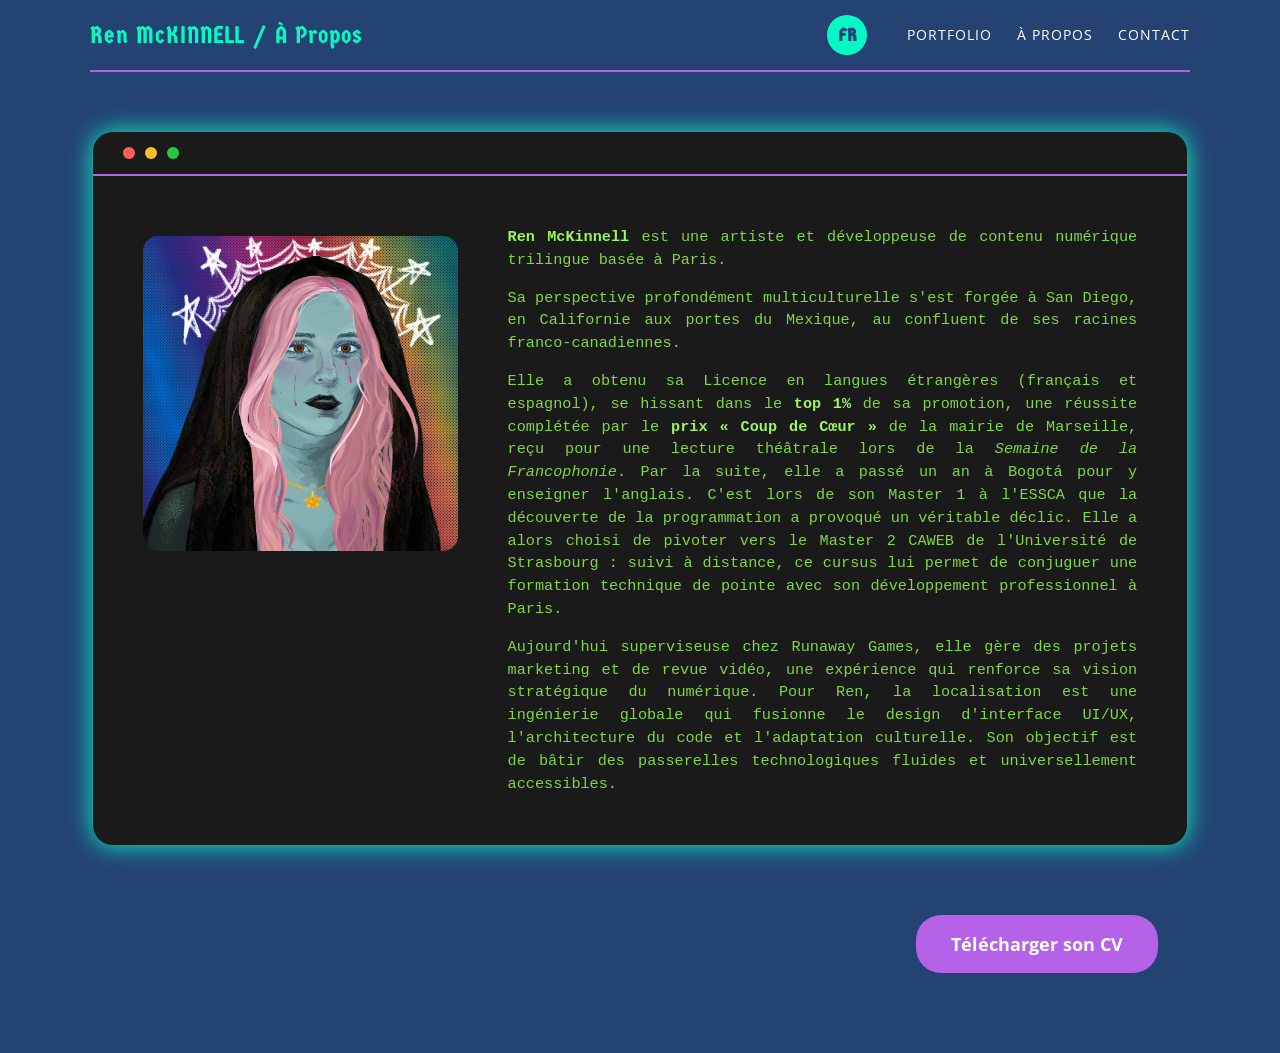
==== apropos.html @ fdfbebc5 "Add files via upload" ====
<!DOCTYPE html>
<html lang="fr">
<head>
    <meta charset="UTF-8">
    <meta name="viewport" content="width=device-width, initial-scale=1.0">
    <title>Ren McKINNELL / Portfolio</title>
    <link rel="icon" type="image/x-icon" href="figma herobackground.png">
    <link rel="stylesheet" href="styles.css">
    <link rel="preconnect" href="https://fonts.googleapis.com">
    <link rel="preconnect" href="https://fonts.gstatic.com" crossorigin>
    <link href="https://fonts.googleapis.com/css2?family=Germania+One&display=swap" rel="stylesheet">
    <link rel="preconnect" href="https://fonts.googleapis.com">
    <link href="https://fonts.googleapis.com/css2?family=Open+Sans:wght@400;700&display=swap" rel="stylesheet">

</head>

<body>
    <header>
        <div id="tagline">
            <h1>Ren McKINNELL / À Propos</h1>
        </div>
        <a href="index.html" class="language-bubble">FR</a>
        <nav>
            <ul>
                <li><a href="projets.html">PORTFOLIO</a></li>
                <li><a href="apropos.html">À PROPOS</a></li>
                <li><a href="contact.html">CONTACT</a></li>
            </ul>
        </nav>
    </header>

    <main style="display: flex; flex-direction: column; align-items: center; padding: 60px 5%;">
        
        <div id="terminal-window">
            <div id="terminal-header">
                <div class="terminal-dots">
                    <div class="dot red"></div>
                    <div class="dot yellow"></div>
                    <div class="dot green"></div>
                </div>
            </div>
            
            <div id="terminal-body">
                <div id="terminal-image-wrapper">
                    <img id="profile-image" src="RAINBOWREINE.png" alt="Portrait de Ren McKinnell">
                </div>
                
                <div id="terminal-text-content">
                    <p>
                        <span class="highlight">Ren McKinnell</span> est une artiste et développeuse de contenu numérique trilingue basée à Paris.
                    </p>
                    <p style="margin-top: 15px;">
                        Sa perspective profondément multiculturelle s'est forgée à San Diego, en Californie aux portes du Mexique, au confluent de ses racines franco-canadiennes.
                    </p>
                    <p style="margin-top: 15px;">
                        Elle a obtenu sa Licence en langues étrangères (français et espagnol), se hissant dans le <span class="highlight">top 1%</span> de sa promotion, une réussite complétée par le <span class="highlight">prix « Coup de Cœur »</span> de la mairie de Marseille, reçu pour une lecture théâtrale lors de la <i>Semaine de la Francophonie</i>. Par la suite, elle a passé un an à Bogotá pour y enseigner l'anglais. C'est lors de son Master 1 à l'ESSCA que la découverte de la programmation a provoqué un véritable déclic. Elle a alors choisi de pivoter vers le Master 2 CAWEB de l'Université de Strasbourg : suivi à distance, ce cursus lui permet de conjuguer une formation technique de pointe avec son développement professionnel à Paris.
                    </p>
                    <p style="margin-top: 15px;">
                        Aujourd'hui superviseuse chez Runaway Games, elle gère des projets marketing et de revue vidéo, une expérience qui renforce sa vision stratégique du numérique. Pour Ren, la localisation est une ingénierie globale qui fusionne le design d'interface UI/UX, l'architecture du code et l'adaptation culturelle. Son objectif est de bâtir des passerelles technologiques fluides et universellement accessibles.
                    </p>
                </div>
            </div>
        </div>

        <a href="Ren McKinnell - CV Alternance.pdf" id="cv-button" class="download-button" target="_blank" download>Télécharger son CV</a>
        
    </main>
</body>
</html>
---- styles.css ----
/* GLOBAL VARIABLES & RESET */
:root {
    --bg-navy: #244373;     /* Page background */
    --accent-purple: #b562e8; /* Adjusted slightly to match the avatar border */
    --accent-cyan: #08F8C5; /* Bright cyan for glow and hover */
    --hero-box-left: #012030; /* Dark navy behind portrait */
    --hero-box-right: #13678A; /* Dark cyan behind text */
    --text-main: #FFFFFF;
    --text-green: #81D742;  /* Bright green highlight */
}

* {
    margin: 0;
    padding: 0;
    box-sizing: border-box;
}

body {
    background-color: var(--bg-navy);
    color: var(--text-main);
    font-family: 'Open Sans', sans-serif;
    line-height: 1.6;
    overflow-x: hidden;
}

/* HEADER & NAVIGATION */
header {
    display: flex;
    justify-content: space-between;
    align-items: center;
    padding: 15px 0; /* Reduced vertical padding from 30px */
    border-bottom: 2px solid var(--accent-purple);
    
    /* This centers the header and limits its width */
    max-width: 1100px; 
    margin: 0 auto; 
    width: 90%; 
}

header h1 {
    font-size: 1.5rem;
    letter-spacing: 1px;
    font-family: 'Germania One', system-ui;
    color: var(--accent-cyan);
    font-weight: 400; 
    -webkit-font-smoothing: antialiased;
}

nav ul {
    display: flex;
    list-style: none;
    gap: 25px; 
    align-items: center; 
}

nav a {
    font-family: 'Open Sans', sans-serif !important; 
    font-weight: 400 !important; /* RETOUR AU SKINNY ! */
    font-size: 0.9rem !important; /* Verrouille la taille partout */
    color: var(--text-main) !important; /* Force le blanc */
    text-decoration: none !important; /* Enlève les soulignements natifs */
    transition: all 0.3s ease;
    letter-spacing: 1px; /* Ajoute un peu d'élégance au texte fin */
}

nav a:hover {
    color: var(--accent-cyan) !important;
    text-shadow: 0 0 8px rgba(8, 248, 197, 0.6); /* Glow doux au lieu de grossir le texte */
}

/* HERO SECTION - NEW PROFILE CARD */
#hero {
    display: flex;
    justify-content: center;
    align-items: center;
    padding: 30px 0; /* Cut padding in half to save vertical space */
    margin: 0 auto;
    max-width: 1100px; /* Must match the header max-width */
    width: 90%;
}

.profile-card {
    background-color: transparent;
    border-radius: 20px; 
    /* MATCHES THE GRID: Shrunk slightly to 1050px so cards don't drop to a second row */
max-width: 1100px;
    min-height: 320px;
    width: 95%; /* Margin on sides for smaller laptop screens */
    display: flex; 
    flex-direction: row; 
    overflow: hidden; 
    box-shadow: 0 0 25px var(--accent-cyan); 
}

.profile-card:hover {
    box-shadow: 0 0 35px var(--accent-cyan);
}

.image-wrapper {
    background-color: var(--hero-box-left);
    display: flex;
    justify-content: center;
    align-items: center;

    /* 1. SHIFT THE BALANCE: Increased from flex: 0 0 320px to make navy dominant */
    flex: 0 0 440px; 
    
    padding: 0; /* Ensures circle touches the edges */
}

.circular-avatar {
    /* 1. FIXED SIZE: Instead of 100%, we use a size that fits the height */
    /* Adjust this number (e.g., 300px to 350px) until it's as big as you want */
    width: 340px; 
    height: 340px;
    
    border-radius: 50%; /* Keeps it a circle */
    object-fit: cover;
    object-position: center;
    
    border: 4px solid var(--accent-purple); 
    
    /* Keep your pulse animation here */
    animation: purplePulse 3s infinite ease-in-out; 
}

/* --- FRONT PAGE TEXT FADE-IN --- */
.fade-in-text {
    opacity: 0;
    transition: opacity 0.8s ease-in !important;
}

/* --- Right Section (Dark Cyan & Text) --- */
.text-content {
    /* ... keep other settings ... */
    background-color: var(--hero-box-right);
    padding: 50px; 
    display: flex;
    flex-direction: column;
    justify-content: center; 
    
    /* 5. NARROWER TEXT BOX: The '1' allows it to take up the remaining (smaller) space */
    flex: 1; 
}

.text-content p {
    color: var(--text-main);
    font-family: 'Germania One', system-ui;
    font-size: 2.6rem;
    line-height: 1.2;
    letter-spacing: 1px; 
    margin: 0;
}

.highlight {
    color: var(--text-green);
}

/* PORTFOLIO GRID */
#portfolio-grid {
    display: flex;
    justify-content: center;
    gap: 20px; /* Tighter gap to help them fit on one row */
    padding-top: 20px; /* Pull the grid closer to the hero */
    max-width: 1100px;
    margin: 0 auto;
    flex-wrap: nowrap; /* Forces them to stay together on desktop */
}

.card-link {
    flex: 1; /* Allows them to shrink slightly to fit the screen */
    max-width: 330px; /* Slightly narrower to ensure 3-across on laptops */
    transition: transform 0.3s ease;
}

.card-link:hover {
    transform: translateY(-10px);
}

.card-link svg {
    width: 100%;
    max-width: 350px;
    height: auto;
    border-radius: 20px;
}

/* MOBILE RESPONSIVE FIXES */
@media (max-width: 900px) {
    #portfolio-grid {
        flex-wrap: wrap;
    }
    .profile-card {
        flex-direction: column;
    }
    .image-wrapper {
        flex: 0 0 auto;
        width: 100%;
    }
}

/* --- Define the Pulsing Purple Glow Animation --- */
@keyframes purplePulse {
    0% {
        /* Sharp and tight glow */
        box-shadow: 0 0 15px rgba(181, 98, 232, 0.7);
    }
    50% {
        /* Soft, wide, and bright glow */
        box-shadow: 0 0 30px rgba(181, 98, 232, 1), 
                    0 0 60px rgba(144, 48, 179, 0.6);
    }
    100% {
        /* Back to sharp */
        box-shadow: 0 0 15px rgba(181, 98, 232, 0.7);
    }
}

/* --- SLIDESHOW CONTAINER --- */
#project-slideshow {
    display: flex;
    justify-content: center;
    padding: 40px 20px 80px 20px;
    max-width: 1100px;
    margin: 0 auto;
}

.slideshow-panel {
    background-color: #13678A; /* The dark cyan panel */
    border-radius: 20px;
    width: 100%;
    padding: 30px 40px 20px 40px;
    box-shadow: 0 10px 30px rgba(0,0,0,0.3);
}

/* --- SLIDE FUNCTIONALITY --- */
.slide {
    display: none; /* Hides all slides by default */
    animation: fadeEffect 0.5s; /* Smooth fade when swapping */
}

.slide.active-slide {
    display: block; /* Only shows the active one */
}

@keyframes fadeEffect {
    from {opacity: 0.4;}
    to {opacity: 1;}
}

/* --- HEADER & ARROWS --- */
.slide-header {
    display: flex;
    justify-content: space-between;
    align-items: center;
    margin-bottom: 25px;
}

.slide-header h2 {
    font-family: 'Germania One', system-ui;
    color: #08F8C5; /* Cyan accent */
    font-size: 2.2rem;
    font-weight: 400;
    text-align: center;
    letter-spacing: 1px;
    flex: 1; /* Pushes arrows to the edges */
    margin: 0 20px;
    white-space: nowrap; 
    overflow: hidden;
    opacity: 0; /* Hides the text initially */
    transition: opacity 0.5s ease-in;
}

.slide-arrow {
    background-color: #A541FF; /* Purple accent */
    color: white;
    border: none;
    border-radius: 10px; /* Slight rounding on the arrow buttons */
    width: 50px;
    height: 40px;
    font-size: 1.5rem;
    cursor: pointer;
    display: flex;
    justify-content: center;
    align-items: center;
    transition: background-color 0.3s, transform 0.2s;
}

.slide-arrow:hover {
    background-color: #b562e8; /* Slightly lighter purple on hover */
    transform: scale(1.05);
}

.slide-arrow.prev {
    transform: scaleX(-1); /* Flips the right arrow to point left */
}

.slide-arrow.prev:hover {
    transform: scaleX(-1) scale(1.05); /* Maintains flip while hovering */
}

/* --- EXPLANATION TEXT --- */
/* --- EXPLANATION TEXT --- */
.slide-info {
    text-align: center;
    color: white;
    /* Removed the invalid flex rule */
}

.slide-info h3 {
    font-family: 'Germania One', system-ui;
    font-size: 2.5rem;
    font-weight: 400;
    margin-bottom: 5px;
}

.diamond-divider {
    font-size: 1.5rem;
    letter-spacing: 5px;
    margin-bottom: 15px;
    color: #FAF9F6; /* Off-white for a subtle contrast */
}

.slide-info p {
    font-family: 'Open Sans', sans-serif;
    font-size: 1rem;
    line-height: 1.6;
    max-width: 900px;
    margin: 0 auto;
    text-align: justify !important; /* This is the magic rule that justifies text! */
}

/* --- 1. IMAGE RULE (Locked to your Figma specs) --- */
/* --- CLEAN UNIFIED MEDIA FIX (No Gaps, No Jumping) --- */
.slide-image, .slide-video {
    /* 1. Dimensions: Match Figma Ratio exactly */
    width: 100% !important;
    aspect-ratio: 1206 / 738 !important;
    
    /* 2. Positioning & Filling: Force to fill box and ignore bars */
    object-fit: cover !important; 
    object-position: top center !important;
    
    /* 3. The "Gap Killer": This stops the baseline shift and extra padding */
    display: block !important;
    margin-top: 0 !important;
    margin-bottom: 25px !important; /* Space for the text below */
    padding: 0 !important;
    
    /* 4. Aesthetics */
    border-radius: 15px;
    box-shadow: 0 5px 15px rgba(0,0,0,0.2);
    box-sizing: border-box;
    background-color: transparent !important;
}

/* --- INTERACTIVE PAN & SUPER-ZOOM --- */
.slide-image, .slide-video {
    /* Fast transition for smooth panning */
    transition: transform 0.4s ease-out, transform-origin 0.2s ease-out !important;
    cursor: zoom-in;
    transform-origin: center center; /* Default center point */
}

/* Hover zoom ONLY applies if not clicked */
.slide-image:not(.super-zoomed):hover, .slide-video:not(.super-zoomed):hover {
    transform: scale(1.15) !important;
    z-index: 100 !important; 
}

/* Super zoom takes priority when clicked */
.super-zoomed {
    transform: scale(2) !important;
    z-index: 200 !important;
    cursor: zoom-out !important;
}

#autoportrait-enfance.super-zoomed {
    transform: scale(3) !important;
}

/* =========================================
   PAGE: À PROPOS (TERMINAL WIDGET) 
   ========================================= */

/* --- TERMINAL WINDOW --- */
#terminal-window {
    background-color: #1a1a1a;
    border-radius: 20px;
    max-width: 1400px; /* On l'élargit encore un peu */
    width: 95%; /* Prend presque toute la largeur disponible */
    display: flex;
    flex-direction: column;
    overflow: hidden;
    box-shadow: 0 0 25px var(--accent-cyan);
    margin-bottom: 30px;
}

#terminal-window:hover {
    box-shadow: 0 0 35px var(--accent-cyan);
}

/* Terminal Header */
#terminal-header {
    display: flex;
    justify-content: flex-start;
    align-items: center;
    padding: 15px 30px;
    border-bottom: 2px solid var(--accent-purple);
}

.terminal-dots {
    display: flex;
    gap: 10px;
}

.dot {
    width: 12px;
    height: 12px;
    border-radius: 50%;
}

.dot.red { background-color: #FF5F56; }
.dot.yellow { background-color: #FFBD2E; }
.dot.green { background-color: #27C93F; }

/* Terminal Body */
#terminal-body {
    display: flex;
    padding: 50px;
    gap: 50px;
}

#terminal-image-wrapper {
    flex: 1; /* Réduit de 2 à 1 pour laisser de la place au texte */
    display: flex;
    justify-content: center;
    align-items: flex-start; /* Aligne l'image en haut pour coller au texte */
    padding-top: 10px;
}

#profile-image {
    width: 100%; /* Elle prendra toute la largeur de son wrapper (flex: 1) */
    max-width: 500px; /* Limite pour ne pas devenir gigantesque sur écran ultra-large */
    border-radius: 15px;
    object-fit: cover;
    animation: purplePulse 3s infinite ease-in-out;
}

/* Text Section */
#terminal-text-content {
    flex: 2; /* Augmenté de 1 à 2 : le texte a maintenant 2x plus de place */
    color: #81d742;
    font-family: 'Courier New', Courier, monospace; 
    font-size: 0.95rem; /* Légère réduction pour aider à tout faire tenir en hauteur */
    line-height: 1.5;
    text-align: justify;
}

#terminal-text-content .highlight {
    font-weight: bold;
    color: #9cf55b; /* Slightly brighter green for bold text */
}

#terminal-prompt {
    margin-top: 20px;
    color: var(--accent-cyan);
    font-weight: bold;
}

/* --- DOWNLOAD BUTTON --- */
.download-button {
    background-color: var(--accent-purple);
    color: #FFFFFF;
    padding: 15px 35px;
    border-radius: 25px;
    text-decoration: none;
    font-family: 'Open Sans', sans-serif;
    font-weight: bold;
    font-size: 1.1rem;
    transition: transform 0.3s ease, box-shadow 0.3s ease;
    cursor: pointer;
}

.download-button:hover {
    transform: translateY(-5px);
    box-shadow: 0 0 15px rgba(181, 98, 232, 0.7);
    animation: purpleGlow 1.5s infinite ease-in-out;
}

@keyframes purpleGlow {
    0% { box-shadow: 0 0 10px rgba(181, 98, 232, 0.5); }
    50% { box-shadow: 0 0 25px rgba(181, 98, 232, 1); }
    100% { box-shadow: 0 0 10px rgba(181, 98, 232, 0.5); }
}

/* --- MOBILE RESPONSIVE FOR TERMINAL --- */
@media (max-width: 900px) {
    #terminal-body {
        flex-direction: column;
        align-items: center;
        gap: 30px;
    }
    #terminal-image-wrapper {
        width: 80%;
    }
}

#cv-button {
    align-self: flex-end;
    margin-right: 5%;
    /* On augmente l'espace ici pour séparer les lueurs */
    margin-top: 40px; 
    margin-bottom: 20px; 
}

/* =========================================
   PAGE: CONTACT
   ========================================= */

.contact-container {
    display: flex;
    justify-content: center;
    align-items: center;
    min-height: 70vh; /* Centre la carte verticalement */
    padding: 20px;
}

.contact-card {
    background-color: #1a1a1a; /* Même fond off-black que le terminal */
    border-radius: 20px;
    padding: 50px;
    width: 100%;
    max-width: 600px;
    text-align: center;
    box-shadow: 0 0 25px var(--accent-cyan);
    border: 2px solid var(--accent-purple);
}

.contact-card h2 {
    font-family: 'Germania One', system-ui;
    color: var(--text-green);
    font-size: 2.5rem;
    margin-bottom: 10px;
}

.contact-info {
    margin-top: 30px;
    display: flex;
    flex-direction: column;
    gap: 25px;
    align-items: flex-start; /* Aligne les icônes à gauche */
    padding-left: 20px;
}

.contact-item {
    display: flex;
    align-items: center;
    gap: 20px;
    font-size: 1.1rem;
    color: var(--text-main);
}

.contact-item .icon {
    font-size: 1.5rem;
    filter: drop-shadow(0 0 5px var(--accent-cyan)); /* Petit glow sur les emojis */
}

.contact-item a {
    color: var(--text-main);
    text-decoration: none;
    transition: color 0.3s ease;
}

.contact-item a:hover {
    color: var(--accent-cyan);
    text-decoration: underline;
}

/* Version Mobile */
@media (max-width: 600px) {
    .contact-card {
        padding: 30px 15px;
    }
    .contact-item {
        font-size: 0.9rem;
    }
}

.language-bubble {
    background-color: var(--accent-cyan);
    color: var(--bg-navy) !important; /* Garde le texte bleu foncé même si c'est un lien */
    font-family: 'Germania One', system-ui !important; /* Garde ton choix de police exprès */
    font-weight: bold !important;
    font-size: 1.1rem !important;
    width: 40px;
    height: 40px;
    border-radius: 50%;
    display: flex;
    justify-content: center;
    align-items: center;
    margin-left: auto;
    margin-right: 40px;
    text-decoration: none !important; /* Pas de soulignement sur le FR */
    transition: all 0.3s ease;
}

.language-bubble:hover {
    /* Le fameux glow quand on passe la souris ! */
    box-shadow: 0 0 15px var(--accent-cyan), 0 0 30px var(--accent-cyan);
    transform: scale(1.05); /* Petit effet de rebond */
}
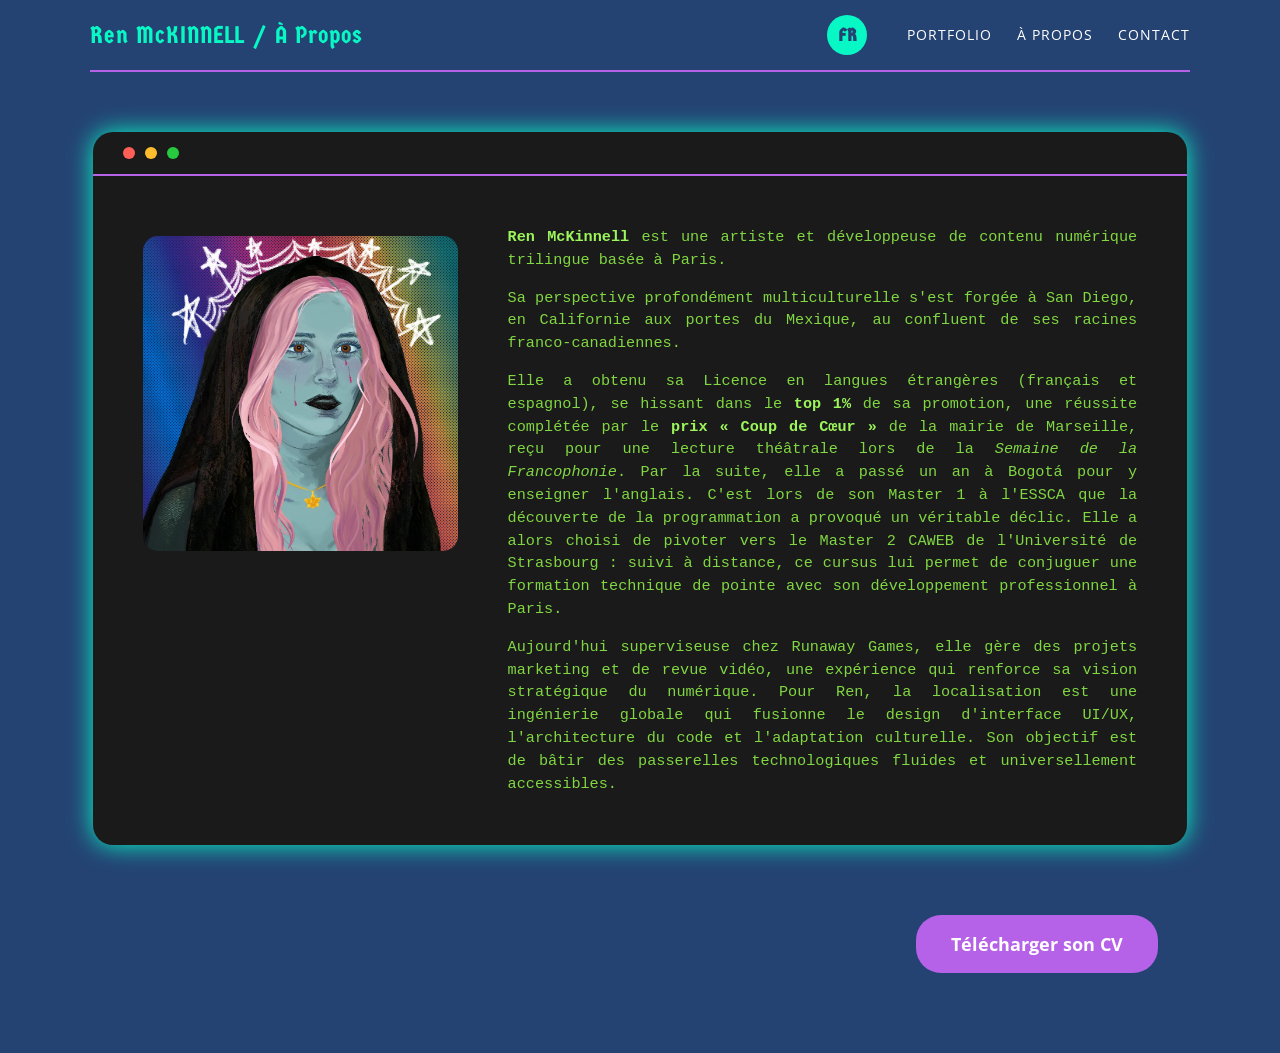
==== commit 30dca0de: "Update apropos.html" ====
--- a/apropos.html
+++ b/apropos.html
@@ -42,7 +42,7 @@
             
             <div id="terminal-body">
                 <div id="terminal-image-wrapper">
-                    <img id="profile-image" src="RAINBOWREINE.png" alt="Portrait de Ren McKinnell">
+                    <img id="profile-image" src="RAINBOWREINE.webp" alt="Portrait de Ren McKinnell">
                 </div>
                 
                 <div id="terminal-text-content">
@@ -66,4 +66,4 @@
         
     </main>
 </body>
-</html>+</html>
--- a/styles.css
+++ b/styles.css
@@ -1,7 +1,6 @@
-/* GLOBAL VARIABLES & RESET */
 :root {
     --bg-navy: #244373;     /* Page background */
-    --accent-purple: #b562e8; /* Adjusted slightly to match the avatar border */
+    --accent-purple: #b562e8; 
     --accent-cyan: #08F8C5; /* Bright cyan for glow and hover */
     --hero-box-left: #012030; /* Dark navy behind portrait */
     --hero-box-right: #13678A; /* Dark cyan behind text */
@@ -23,15 +22,13 @@
     overflow-x: hidden;
 }
 
-/* HEADER & NAVIGATION */
+
 header {
     display: flex;
     justify-content: space-between;
     align-items: center;
-    padding: 15px 0; /* Reduced vertical padding from 30px */
+    padding: 15px 0;
     border-bottom: 2px solid var(--accent-purple);
-    
-    /* This centers the header and limits its width */
     max-width: 1100px; 
     margin: 0 auto; 
     width: 90%; 
@@ -55,37 +52,35 @@
 
 nav a {
     font-family: 'Open Sans', sans-serif !important; 
-    font-weight: 400 !important; /* RETOUR AU SKINNY ! */
-    font-size: 0.9rem !important; /* Verrouille la taille partout */
-    color: var(--text-main) !important; /* Force le blanc */
-    text-decoration: none !important; /* Enlève les soulignements natifs */
+    font-weight: 400 !important; 
+    font-size: 0.9rem !important; 
+    color: var(--text-main) !important; 
+    text-decoration: none !important; 
     transition: all 0.3s ease;
-    letter-spacing: 1px; /* Ajoute un peu d'élégance au texte fin */
+    letter-spacing: 1px;
 }
 
 nav a:hover {
     color: var(--accent-cyan) !important;
-    text-shadow: 0 0 8px rgba(8, 248, 197, 0.6); /* Glow doux au lieu de grossir le texte */
-}
-
-/* HERO SECTION - NEW PROFILE CARD */
+    text-shadow: 0 0 8px rgba(8, 248, 197, 0.6);
+}
+
 #hero {
     display: flex;
     justify-content: center;
     align-items: center;
-    padding: 30px 0; /* Cut padding in half to save vertical space */
+    padding: 30px 0; 
     margin: 0 auto;
-    max-width: 1100px; /* Must match the header max-width */
+    max-width: 1100px;
     width: 90%;
 }
 
 .profile-card {
     background-color: transparent;
     border-radius: 20px; 
-    /* MATCHES THE GRID: Shrunk slightly to 1050px so cards don't drop to a second row */
-max-width: 1100px;
+    max-width: 1100px;
     min-height: 320px;
-    width: 95%; /* Margin on sides for smaller laptop screens */
+    width: 95%; 
     display: flex; 
     flex-direction: row; 
     overflow: hidden; 
@@ -101,45 +96,31 @@
     display: flex;
     justify-content: center;
     align-items: center;
-
-    /* 1. SHIFT THE BALANCE: Increased from flex: 0 0 320px to make navy dominant */
     flex: 0 0 440px; 
-    
-    padding: 0; /* Ensures circle touches the edges */
+    padding: 0;
 }
 
 .circular-avatar {
-    /* 1. FIXED SIZE: Instead of 100%, we use a size that fits the height */
-    /* Adjust this number (e.g., 300px to 350px) until it's as big as you want */
     width: 340px; 
     height: 340px;
-    
     border-radius: 50%; /* Keeps it a circle */
     object-fit: cover;
     object-position: center;
-    
     border: 4px solid var(--accent-purple); 
-    
-    /* Keep your pulse animation here */
     animation: purplePulse 3s infinite ease-in-out; 
 }
 
-/* --- FRONT PAGE TEXT FADE-IN --- */
 .fade-in-text {
     opacity: 0;
     transition: opacity 0.8s ease-in !important;
 }
 
-/* --- Right Section (Dark Cyan & Text) --- */
 .text-content {
-    /* ... keep other settings ... */
     background-color: var(--hero-box-right);
     padding: 50px; 
     display: flex;
     flex-direction: column;
     justify-content: center; 
-    
-    /* 5. NARROWER TEXT BOX: The '1' allows it to take up the remaining (smaller) space */
     flex: 1; 
 }
 
@@ -156,20 +137,19 @@
     color: var(--text-green);
 }
 
-/* PORTFOLIO GRID */
 #portfolio-grid {
     display: flex;
     justify-content: center;
-    gap: 20px; /* Tighter gap to help them fit on one row */
-    padding-top: 20px; /* Pull the grid closer to the hero */
+    gap: 20px;
+    padding-top: 20px;
     max-width: 1100px;
     margin: 0 auto;
-    flex-wrap: nowrap; /* Forces them to stay together on desktop */
+    flex-wrap: nowrap;
 }
 
 .card-link {
-    flex: 1; /* Allows them to shrink slightly to fit the screen */
-    max-width: 330px; /* Slightly narrower to ensure 3-across on laptops */
+    flex: 1;
+    max-width: 330px;
     transition: transform 0.3s ease;
 }
 
@@ -184,7 +164,6 @@
     border-radius: 20px;
 }
 
-/* MOBILE RESPONSIVE FIXES */
 @media (max-width: 900px) {
     #portfolio-grid {
         flex-wrap: wrap;
@@ -198,24 +177,19 @@
     }
 }
 
-/* --- Define the Pulsing Purple Glow Animation --- */
 @keyframes purplePulse {
     0% {
-        /* Sharp and tight glow */
         box-shadow: 0 0 15px rgba(181, 98, 232, 0.7);
     }
     50% {
-        /* Soft, wide, and bright glow */
         box-shadow: 0 0 30px rgba(181, 98, 232, 1), 
                     0 0 60px rgba(144, 48, 179, 0.6);
     }
     100% {
-        /* Back to sharp */
         box-shadow: 0 0 15px rgba(181, 98, 232, 0.7);
     }
 }
 
-/* --- SLIDESHOW CONTAINER --- */
 #project-slideshow {
     display: flex;
     justify-content: center;
@@ -225,21 +199,20 @@
 }
 
 .slideshow-panel {
-    background-color: #13678A; /* The dark cyan panel */
+    background-color: #13678A;
     border-radius: 20px;
     width: 100%;
     padding: 30px 40px 20px 40px;
     box-shadow: 0 10px 30px rgba(0,0,0,0.3);
 }
 
-/* --- SLIDE FUNCTIONALITY --- */
 .slide {
-    display: none; /* Hides all slides by default */
-    animation: fadeEffect 0.5s; /* Smooth fade when swapping */
+    display: none;
+    animation: fadeEffect 0.5s;
 }
 
 .slide.active-slide {
-    display: block; /* Only shows the active one */
+    display: block;
 }
 
 @keyframes fadeEffect {
@@ -247,7 +220,6 @@
     to {opacity: 1;}
 }
 
-/* --- HEADER & ARROWS --- */
 .slide-header {
     display: flex;
     justify-content: space-between;
@@ -257,24 +229,24 @@
 
 .slide-header h2 {
     font-family: 'Germania One', system-ui;
-    color: #08F8C5; /* Cyan accent */
+    color: #08F8C5;
     font-size: 2.2rem;
     font-weight: 400;
     text-align: center;
     letter-spacing: 1px;
-    flex: 1; /* Pushes arrows to the edges */
+    flex: 1;
     margin: 0 20px;
     white-space: nowrap; 
     overflow: hidden;
-    opacity: 0; /* Hides the text initially */
+    opacity: 0;
     transition: opacity 0.5s ease-in;
 }
 
 .slide-arrow {
-    background-color: #A541FF; /* Purple accent */
+    background-color: #A541FF;
     color: white;
     border: none;
-    border-radius: 10px; /* Slight rounding on the arrow buttons */
+    border-radius: 10px;
     width: 50px;
     height: 40px;
     font-size: 1.5rem;
@@ -286,24 +258,21 @@
 }
 
 .slide-arrow:hover {
-    background-color: #b562e8; /* Slightly lighter purple on hover */
+    background-color: #b562e8;
     transform: scale(1.05);
 }
 
 .slide-arrow.prev {
-    transform: scaleX(-1); /* Flips the right arrow to point left */
+    transform: scaleX(-1);
 }
 
 .slide-arrow.prev:hover {
-    transform: scaleX(-1) scale(1.05); /* Maintains flip while hovering */
-}
-
-/* --- EXPLANATION TEXT --- */
-/* --- EXPLANATION TEXT --- */
+    transform: scaleX(-1) scale(1.05);
+}
+
 .slide-info {
     text-align: center;
     color: white;
-    /* Removed the invalid flex rule */
 }
 
 .slide-info h3 {
@@ -317,7 +286,7 @@
     font-size: 1.5rem;
     letter-spacing: 5px;
     margin-bottom: 15px;
-    color: #FAF9F6; /* Off-white for a subtle contrast */
+    color: #FAF9F6;
 }
 
 .slide-info p {
@@ -326,48 +295,35 @@
     line-height: 1.6;
     max-width: 900px;
     margin: 0 auto;
-    text-align: justify !important; /* This is the magic rule that justifies text! */
-}
-
-/* --- 1. IMAGE RULE (Locked to your Figma specs) --- */
-/* --- CLEAN UNIFIED MEDIA FIX (No Gaps, No Jumping) --- */
+    text-align: justify !important;
+}
+
 .slide-image, .slide-video {
-    /* 1. Dimensions: Match Figma Ratio exactly */
     width: 100% !important;
     aspect-ratio: 1206 / 738 !important;
-    
-    /* 2. Positioning & Filling: Force to fill box and ignore bars */
     object-fit: cover !important; 
     object-position: top center !important;
-    
-    /* 3. The "Gap Killer": This stops the baseline shift and extra padding */
     display: block !important;
     margin-top: 0 !important;
-    margin-bottom: 25px !important; /* Space for the text below */
+    margin-bottom: 25px !important;
     padding: 0 !important;
-    
-    /* 4. Aesthetics */
     border-radius: 15px;
     box-shadow: 0 5px 15px rgba(0,0,0,0.2);
     box-sizing: border-box;
     background-color: transparent !important;
 }
 
-/* --- INTERACTIVE PAN & SUPER-ZOOM --- */
 .slide-image, .slide-video {
-    /* Fast transition for smooth panning */
     transition: transform 0.4s ease-out, transform-origin 0.2s ease-out !important;
     cursor: zoom-in;
-    transform-origin: center center; /* Default center point */
-}
-
-/* Hover zoom ONLY applies if not clicked */
+    transform-origin: center center;
+}
+
 .slide-image:not(.super-zoomed):hover, .slide-video:not(.super-zoomed):hover {
     transform: scale(1.15) !important;
     z-index: 100 !important; 
 }
 
-/* Super zoom takes priority when clicked */
 .super-zoomed {
     transform: scale(2) !important;
     z-index: 200 !important;
@@ -378,16 +334,11 @@
     transform: scale(3) !important;
 }
 
-/* =========================================
-   PAGE: À PROPOS (TERMINAL WIDGET) 
-   ========================================= */
-
-/* --- TERMINAL WINDOW --- */
 #terminal-window {
     background-color: #1a1a1a;
     border-radius: 20px;
-    max-width: 1400px; /* On l'élargit encore un peu */
-    width: 95%; /* Prend presque toute la largeur disponible */
+    max-width: 1400px;
+    width: 95%;
     display: flex;
     flex-direction: column;
     overflow: hidden;
@@ -399,7 +350,6 @@
     box-shadow: 0 0 35px var(--accent-cyan);
 }
 
-/* Terminal Header */
 #terminal-header {
     display: flex;
     justify-content: flex-start;
@@ -423,7 +373,6 @@
 .dot.yellow { background-color: #FFBD2E; }
 .dot.green { background-color: #27C93F; }
 
-/* Terminal Body */
 #terminal-body {
     display: flex;
     padding: 50px;
@@ -431,34 +380,33 @@
 }
 
 #terminal-image-wrapper {
-    flex: 1; /* Réduit de 2 à 1 pour laisser de la place au texte */
-    display: flex;
-    justify-content: center;
-    align-items: flex-start; /* Aligne l'image en haut pour coller au texte */
+    flex: 1;
+    display: flex;
+    justify-content: center;
+    align-items: flex-start;
     padding-top: 10px;
 }
 
 #profile-image {
-    width: 100%; /* Elle prendra toute la largeur de son wrapper (flex: 1) */
-    max-width: 500px; /* Limite pour ne pas devenir gigantesque sur écran ultra-large */
+    width: 100%;
+    max-width: 500px;
     border-radius: 15px;
     object-fit: cover;
     animation: purplePulse 3s infinite ease-in-out;
 }
 
-/* Text Section */
 #terminal-text-content {
-    flex: 2; /* Augmenté de 1 à 2 : le texte a maintenant 2x plus de place */
+    flex: 2;
     color: #81d742;
     font-family: 'Courier New', Courier, monospace; 
-    font-size: 0.95rem; /* Légère réduction pour aider à tout faire tenir en hauteur */
+    font-size: 0.95rem;
     line-height: 1.5;
     text-align: justify;
 }
 
 #terminal-text-content .highlight {
     font-weight: bold;
-    color: #9cf55b; /* Slightly brighter green for bold text */
+    color: #9cf55b;
 }
 
 #terminal-prompt {
@@ -467,7 +415,6 @@
     font-weight: bold;
 }
 
-/* --- DOWNLOAD BUTTON --- */
 .download-button {
     background-color: var(--accent-purple);
     color: #FFFFFF;
@@ -493,7 +440,6 @@
     100% { box-shadow: 0 0 10px rgba(181, 98, 232, 0.5); }
 }
 
-/* --- MOBILE RESPONSIVE FOR TERMINAL --- */
 @media (max-width: 900px) {
     #terminal-body {
         flex-direction: column;
@@ -508,25 +454,20 @@
 #cv-button {
     align-self: flex-end;
     margin-right: 5%;
-    /* On augmente l'espace ici pour séparer les lueurs */
     margin-top: 40px; 
     margin-bottom: 20px; 
 }
 
-/* =========================================
-   PAGE: CONTACT
-   ========================================= */
-
 .contact-container {
     display: flex;
     justify-content: center;
     align-items: center;
-    min-height: 70vh; /* Centre la carte verticalement */
+    min-height: 70vh;
     padding: 20px;
 }
 
 .contact-card {
-    background-color: #1a1a1a; /* Même fond off-black que le terminal */
+    background-color: #1a1a1a;
     border-radius: 20px;
     padding: 50px;
     width: 100%;
@@ -548,7 +489,7 @@
     display: flex;
     flex-direction: column;
     gap: 25px;
-    align-items: flex-start; /* Aligne les icônes à gauche */
+    align-items: flex-start;
     padding-left: 20px;
 }
 
@@ -562,7 +503,7 @@
 
 .contact-item .icon {
     font-size: 1.5rem;
-    filter: drop-shadow(0 0 5px var(--accent-cyan)); /* Petit glow sur les emojis */
+    filter: drop-shadow(0 0 5px var(--accent-cyan));
 }
 
 .contact-item a {
@@ -576,7 +517,6 @@
     text-decoration: underline;
 }
 
-/* Version Mobile */
 @media (max-width: 600px) {
     .contact-card {
         padding: 30px 15px;
@@ -588,8 +528,8 @@
 
 .language-bubble {
     background-color: var(--accent-cyan);
-    color: var(--bg-navy) !important; /* Garde le texte bleu foncé même si c'est un lien */
-    font-family: 'Germania One', system-ui !important; /* Garde ton choix de police exprès */
+    color: var(--bg-navy) !important;
+    font-family: 'Germania One', system-ui !important;
     font-weight: bold !important;
     font-size: 1.1rem !important;
     width: 40px;
@@ -600,13 +540,12 @@
     align-items: center;
     margin-left: auto;
     margin-right: 40px;
-    text-decoration: none !important; /* Pas de soulignement sur le FR */
+    text-decoration: none !important;
     transition: all 0.3s ease;
 }
 
 .language-bubble:hover {
-    /* Le fameux glow quand on passe la souris ! */
     box-shadow: 0 0 15px var(--accent-cyan), 0 0 30px var(--accent-cyan);
-    transform: scale(1.05); /* Petit effet de rebond */
-}
-
+    transform: scale(1.05);
+}
+
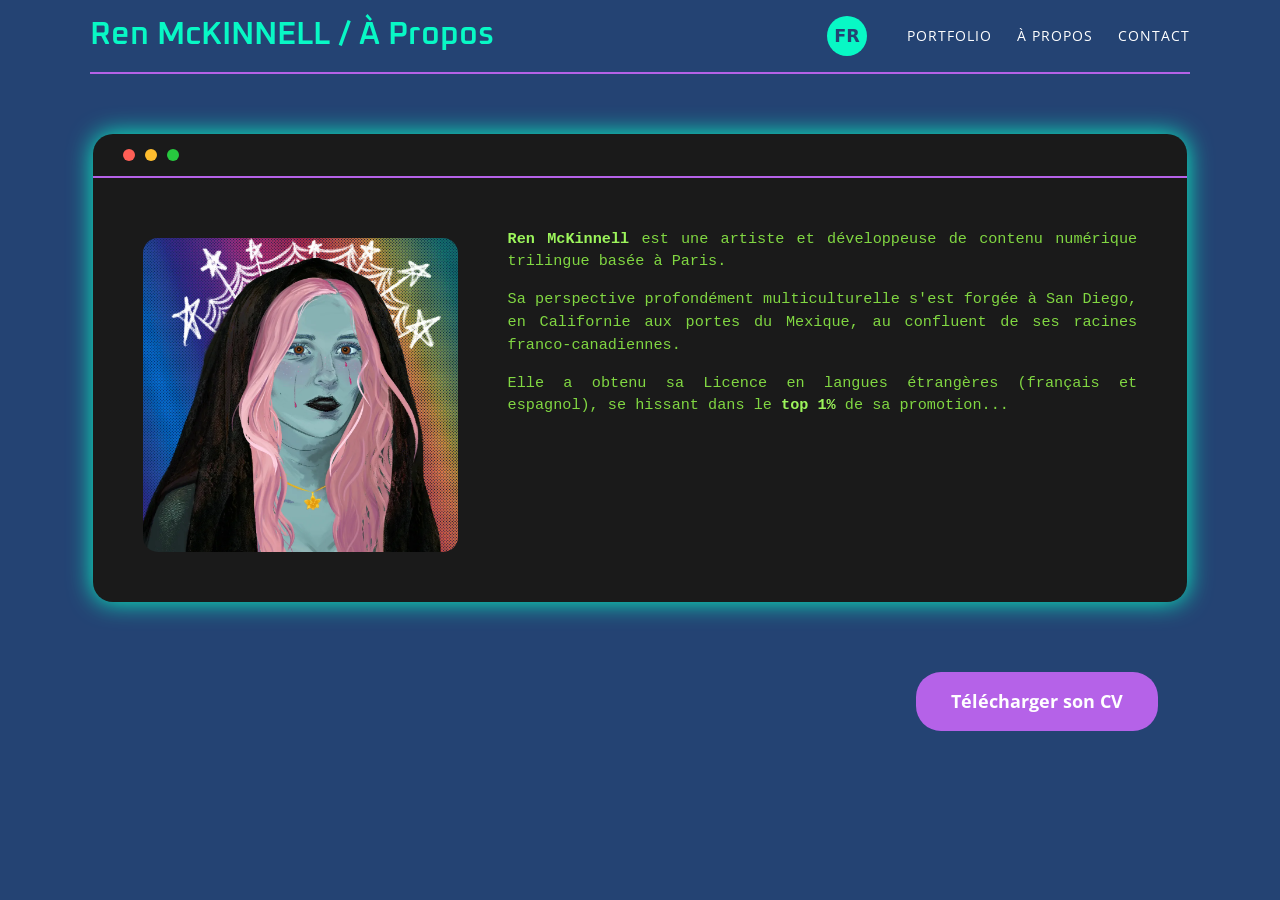
==== commit aecae782: "Update apropos.html" ====
--- a/apropos.html
+++ b/apropos.html
@@ -8,9 +8,7 @@
     <link rel="stylesheet" href="styles.css">
     <link rel="preconnect" href="https://fonts.googleapis.com">
     <link rel="preconnect" href="https://fonts.gstatic.com" crossorigin>
-    <link href="https://fonts.googleapis.com/css2?family=Germania+One&display=swap" rel="stylesheet">
-    <link rel="preconnect" href="https://fonts.googleapis.com">
-    <link href="https://fonts.googleapis.com/css2?family=Open+Sans:wght@400;700&display=swap" rel="stylesheet">
+    <link href="https://fonts.googleapis.com/css2?family=Open+Sans:wght@400;600;700&family=Oxanium:wght@400;600;700&display=swap" rel="stylesheet">
 
 </head>
 
@@ -29,9 +27,10 @@
         </nav>
     </header>
 
-    <main style="display: flex; flex-direction: column; align-items: center; padding: 60px 5%;">
-        
-        <div id="terminal-window">
+<main style="display: flex; flex-direction: column; align-items: center; padding: 60px 5%;">
+    
+    <a href="index.html" style="text-decoration: none; color: inherit; width: 100%; display: flex; justify-content: center;">
+        <div id="terminal-window" style="cursor: pointer;">
             <div id="terminal-header">
                 <div class="terminal-dots">
                     <div class="dot red"></div>
@@ -53,17 +52,16 @@
                         Sa perspective profondément multiculturelle s'est forgée à San Diego, en Californie aux portes du Mexique, au confluent de ses racines franco-canadiennes.
                     </p>
                     <p style="margin-top: 15px;">
-                        Elle a obtenu sa Licence en langues étrangères (français et espagnol), se hissant dans le <span class="highlight">top 1%</span> de sa promotion, une réussite complétée par le <span class="highlight">prix « Coup de Cœur »</span> de la mairie de Marseille, reçu pour une lecture théâtrale lors de la <i>Semaine de la Francophonie</i>. Par la suite, elle a passé un an à Bogotá pour y enseigner l'anglais. C'est lors de son Master 1 à l'ESSCA que la découverte de la programmation a provoqué un véritable déclic. Elle a alors choisi de pivoter vers le Master 2 CAWEB de l'Université de Strasbourg : suivi à distance, ce cursus lui permet de conjuguer une formation technique de pointe avec son développement professionnel à Paris.
+                        Elle a obtenu sa Licence en langues étrangères (français et espagnol), se hissant dans le <span class="highlight">top 1%</span> de sa promotion...
                     </p>
-                    <p style="margin-top: 15px;">
-                        Aujourd'hui superviseuse chez Runaway Games, elle gère des projets marketing et de revue vidéo, une expérience qui renforce sa vision stratégique du numérique. Pour Ren, la localisation est une ingénierie globale qui fusionne le design d'interface UI/UX, l'architecture du code et l'adaptation culturelle. Son objectif est de bâtir des passerelles technologiques fluides et universellement accessibles.
-                    </p>
-                </div>
+                    </div>
             </div>
         </div>
+    </a>
 
-        <a href="Ren McKinnell - CV Alternance.pdf" id="cv-button" class="download-button" target="_blank" download>Télécharger son CV</a>
-        
-    </main>
+    <a href="Ren McKinnell - CV Alternance.pdf" id="cv-button" class="download-button" target="_blank" download>Télécharger son CV</a>
+    
+</main>
+
 </body>
 </html>
--- a/styles.css
+++ b/styles.css
@@ -1,6 +1,6 @@
 :root {
     --bg-navy: #244373;     /* Page background */
-    --accent-purple: #b562e8; 
+    --accent-purple: #b562e8;
     --accent-cyan: #08F8C5; /* Bright cyan for glow and hover */
     --hero-box-left: #012030; /* Dark navy behind portrait */
     --hero-box-right: #13678A; /* Dark cyan behind text */
@@ -35,12 +35,11 @@
 }
 
 header h1 {
-    font-size: 1.5rem;
-    letter-spacing: 1px;
-    font-family: 'Germania One', system-ui;
+    font-family: 'Oxanium', sans-serif; /* This applies the cool geometric font */
+    font-size: 2rem;
+    font-weight: 600;
+    line-height: 1.3;
     color: var(--accent-cyan);
-    font-weight: 400; 
-    -webkit-font-smoothing: antialiased;
 }
 
 nav ul {
@@ -63,6 +62,13 @@
 nav a:hover {
     color: var(--accent-cyan) !important;
     text-shadow: 0 0 8px rgba(8, 248, 197, 0.6);
+}
+
+#hero a, 
+#hero a:visited, 
+#hero a:active {
+    text-decoration: none;
+    color: inherit;
 }
 
 #hero {
@@ -126,7 +132,7 @@
 
 .text-content p {
     color: var(--text-main);
-    font-family: 'Germania One', system-ui;
+    font-family: 'Oxanium', system-ui;
     font-size: 2.6rem;
     line-height: 1.2;
     letter-spacing: 1px; 
@@ -228,7 +234,7 @@
 }
 
 .slide-header h2 {
-    font-family: 'Germania One', system-ui;
+    font-family: 'Oxanium', system-ui;
     color: #08F8C5;
     font-size: 2.2rem;
     font-weight: 400;
@@ -276,7 +282,7 @@
 }
 
 .slide-info h3 {
-    font-family: 'Germania One', system-ui;
+    font-family: 'Oxanium', system-ui;
     font-size: 2.5rem;
     font-weight: 400;
     margin-bottom: 5px;
@@ -549,3 +555,154 @@
     transform: scale(1.05);
 }
 
+/* --- CONSOLE CONTACT SECTION --- */
+#contact-console {
+    display: flex;
+    justify-content: center;
+    align-items: center;
+    padding: 60px 20px;
+    font-family: 'Space Mono', 'Courier New', monospace; /* Techy font */
+}
+
+.console-container {
+    background-color: #1a1c1e; /* Deep tech gray */
+    border: 2px solid #00f3ff;
+    box-shadow: 0 0 20px rgba(0, 243, 255, 0.3), inset 0 0 15px rgba(0, 243, 255, 0.1);
+    border-radius: 12px;
+    padding: 30px;
+    max-width: 900px;
+    width: 100%;
+}
+
+/* Console Header */
+.console-header {
+    text-align: center;
+    margin-bottom: 30px;
+}
+
+.console-header h3 {
+    color: #00f3ff;
+    font-size: 1rem;
+    letter-spacing: 2px;
+    margin-bottom: 10px;
+    text-shadow: 0 0 8px rgba(0, 243, 255, 0.6);
+}
+
+.console-header h2 {
+    color: #39ff14;
+    font-size: 2.2rem;
+    margin-bottom: 5px;
+    text-shadow: 0 0 10px rgba(57, 255, 20, 0.5);
+}
+
+.console-header p {
+    color: #a0aab2;
+    font-size: 0.9rem;
+    margin-bottom: 15px;
+}
+
+/* Animated Progress Bar */
+.progress-bar {
+    width: 60%;
+    height: 4px;
+    background: #2a2d32;
+    margin: 0 auto;
+    border-radius: 2px;
+    overflow: hidden;
+}
+
+.progress-fill {
+    height: 100%;
+    background: #00f3ff;
+    width: 0%;
+    box-shadow: 0 0 10px #00f3ff;
+    animation: loadBar 3s ease-in-out forwards;
+    animation-iteration-count: infinite;
+}
+
+@keyframes loadBar {
+    0% { width: 0%; }
+    50% { width: 70%; }
+    100% { width: 100%; opacity: 0; }
+}
+
+.console-grid {
+    display: grid;
+    grid-template-columns: repeat(auto-fit, minmax(250px, 1fr));
+    gap: 20px;
+}
+
+.console-card {
+    background-color: #23262a;
+    border: 1px solid #3a3e45;
+    border-radius: 8px;
+    padding: 20px;
+    display: flex;
+    flex-direction: column;
+    text-decoration: none;
+    transition: all 0.3s ease;
+    cursor: pointer;
+}
+
+.console-card.static-card {
+    cursor: default;
+}
+
+.console-card:hover:not(.static-card) {
+    border-color: #39ff14;
+    background-color: #2a2e33;
+    box-shadow: 0 0 15px rgba(57, 255, 20, 0.2);
+    transform: translateY(-2px);
+}
+
+.card-title {
+    color: #00f3ff;
+    font-size: 0.85rem;
+    letter-spacing: 1px;
+    margin-bottom: 15px;
+    border-bottom: 1px solid #3a3e45;
+    padding-bottom: 5px;
+}
+
+.card-icon {
+    display: flex;
+    justify-content: center;
+    align-items: center;
+    padding: 20px 0;
+}
+
+.card-icon svg {
+    width: 60px;
+    height: 60px;
+    color: #39ff14;
+    filter: drop-shadow(0 0 8px rgba(57, 255, 20, 0.6));
+    transition: all 0.3s ease;
+}
+
+.console-card:hover:not(.static-card) .card-icon svg {
+    transform: scale(1.1);
+    filter: drop-shadow(0 0 15px rgba(57, 255, 20, 0.9));
+}
+
+.card-data {
+    margin-top: auto;
+    background: #1a1c1e;
+    padding: 10px;
+    border-radius: 4px;
+    color: #e0e0e0;
+    font-size: 0.85rem;
+    display: flex;
+    justify-content: space-between;
+    align-items: center;
+    border: 1px solid transparent;
+}
+
+.console-card:hover:not(.static-card) .card-data {
+    border-color: #39ff14;
+}
+
+.card-data span {
+    color: #39ff14;
+    font-size: 0.75rem;
+    text-transform: uppercase;
+}
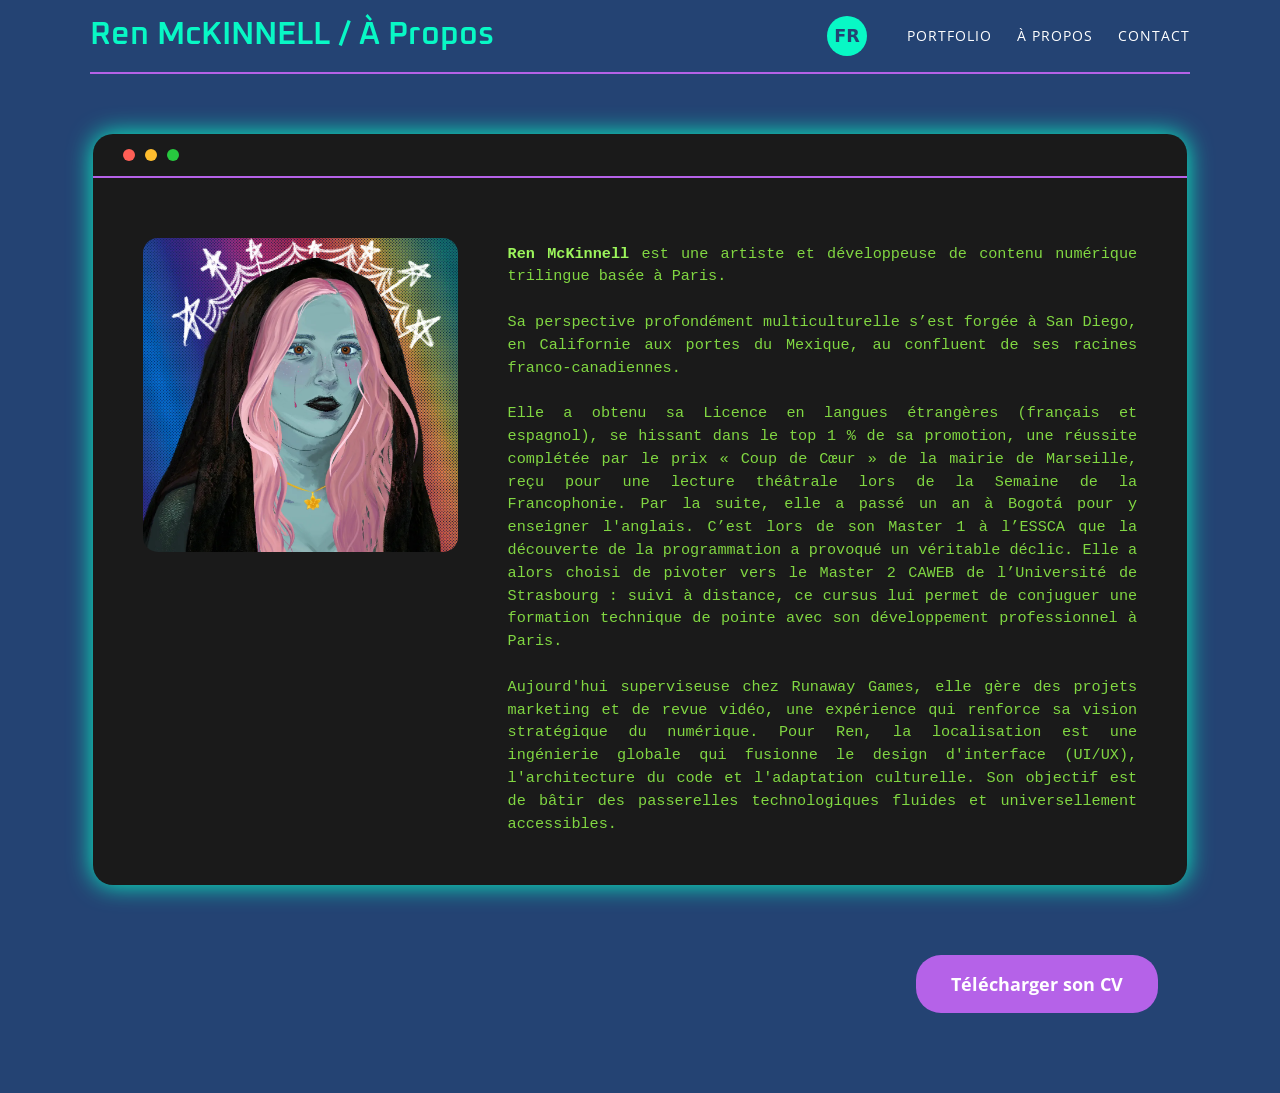
==== commit 900ba99d: "Update apropos.html" ====
--- a/apropos.html
+++ b/apropos.html
@@ -46,14 +46,16 @@
                 
                 <div id="terminal-text-content">
                     <p>
-                        <span class="highlight">Ren McKinnell</span> est une artiste et développeuse de contenu numérique trilingue basée à Paris.
+
                     </p>
                     <p style="margin-top: 15px;">
-                        Sa perspective profondément multiculturelle s'est forgée à San Diego, en Californie aux portes du Mexique, au confluent de ses racines franco-canadiennes.
-                    </p>
-                    <p style="margin-top: 15px;">
-                        Elle a obtenu sa Licence en langues étrangères (français et espagnol), se hissant dans le <span class="highlight">top 1%</span> de sa promotion...
-                    </p>
+                    <span class="highlight">Ren McKinnell</span> est une artiste et développeuse de contenu numérique trilingue basée à Paris.<br><br>
+
+Sa perspective profondément multiculturelle s’est forgée à San Diego, en Californie aux portes du Mexique, au confluent de ses racines franco-canadiennes.<br><br>
+
+Elle a obtenu sa Licence en langues étrangères (français et espagnol), se hissant dans le top 1 % de sa promotion, une réussite complétée par le prix « Coup de Cœur » de la mairie de Marseille, reçu pour une lecture théâtrale lors de la Semaine de la Francophonie. Par la suite, elle a passé un an à Bogotá pour y enseigner l'anglais. C’est lors de son Master 1 à l’ESSCA que la découverte de la programmation a provoqué un véritable déclic. Elle a alors choisi de pivoter vers le Master 2 CAWEB de l’Université de Strasbourg : suivi à distance, ce cursus lui permet de conjuguer une formation technique de pointe avec son développement professionnel à Paris.<br><br>
+
+Aujourd'hui superviseuse chez Runaway Games, elle gère des projets marketing et de revue vidéo, une expérience qui renforce sa vision stratégique du numérique. Pour Ren, la localisation est une ingénierie globale qui fusionne le design d'interface (UI/UX), l'architecture du code et l'adaptation culturelle. Son objectif est de bâtir des passerelles technologiques fluides et universellement accessibles.
                     </div>
             </div>
         </div>
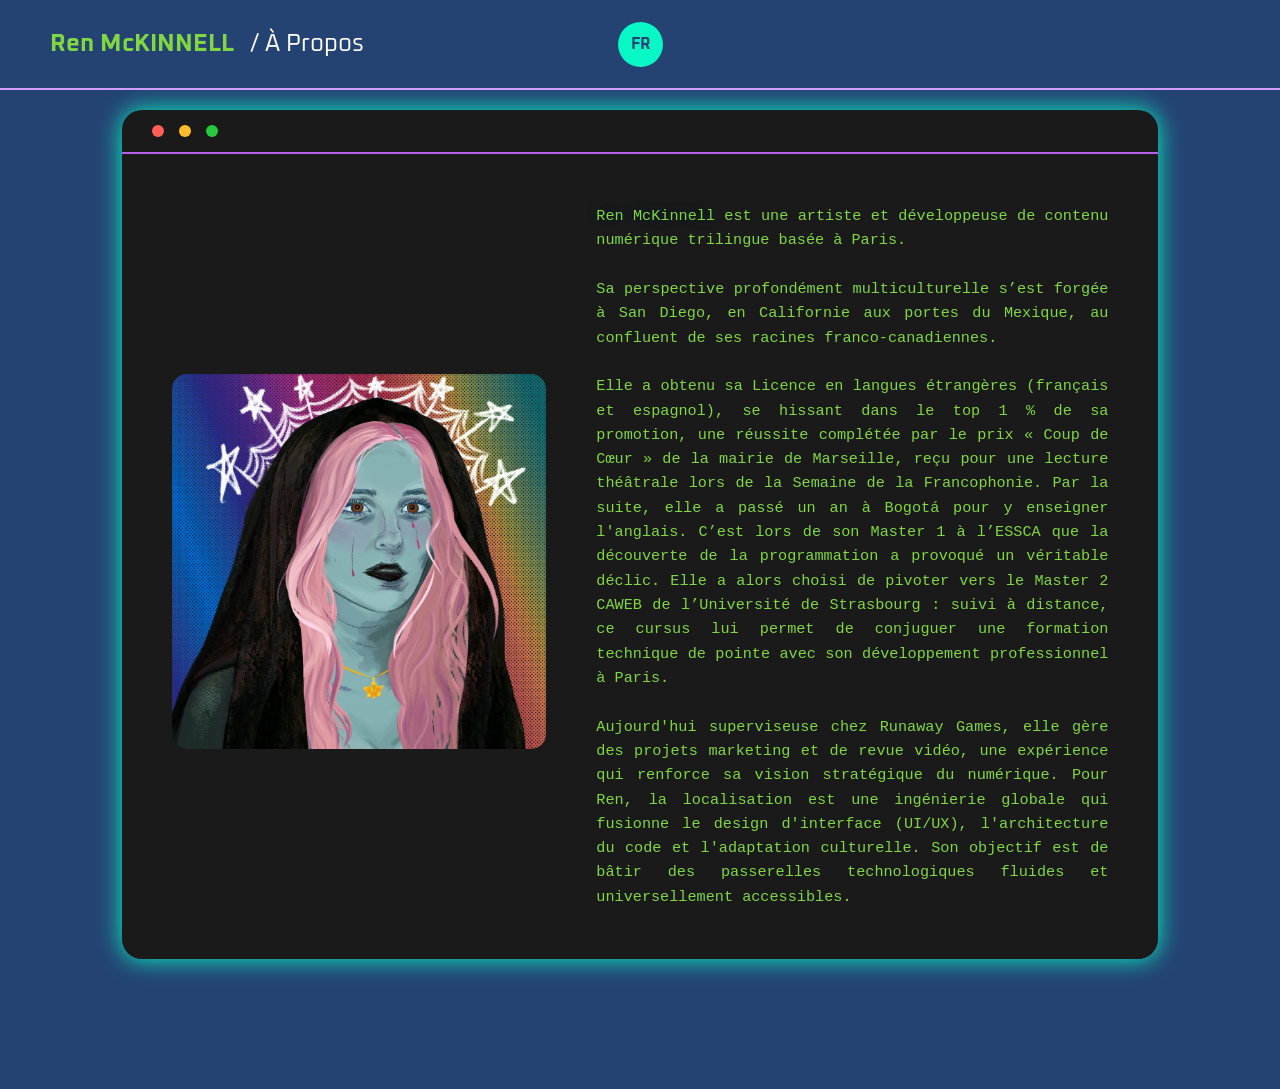
==== commit 55792244: "Update apropos.html" ====
--- a/apropos.html
+++ b/apropos.html
@@ -13,25 +13,31 @@
 </head>
 
 <body>
-    <header>
-        <div id="tagline">
-            <h1>Ren McKINNELL / À Propos</h1>
-        </div>
-        <a href="index.html" class="language-bubble">FR</a>
-        <nav>
-            <ul>
-                <li><a href="projets.html">PORTFOLIO</a></li>
-                <li><a href="apropos.html">À PROPOS</a></li>
-                <li><a href="contact.html">CONTACT</a></li>
-            </ul>
-        </nav>
-    </header>
 
-<main style="display: flex; flex-direction: column; align-items: center; padding: 60px 5%;">
-    
-    <a href="index.html" style="text-decoration: none; color: inherit; width: 100%; display: flex; justify-content: center;">
-        <div id="terminal-window" style="cursor: pointer;">
-            <div id="terminal-header">
+<header id="main-header">
+    <a href="index.html" class="home-link">
+        <h1><span class="name-highlight">Ren McKINNELL</span> <span class="page-slash">/ À Propos</span></h1>
+    </a>
+
+    <div class="lang-switcher-container">
+        <button class="lang-btn sub-btn left" style="--dir: -55px" onclick="switchLanguage('en')">EN</button>
+        <button class="lang-btn main-btn">FR</button>
+        <button class="lang-btn sub-btn right" style="--dir: 55px" onclick="switchLanguage('es')">ES</button>
+    </div>
+
+<nav id="main-nav">
+    <ul>
+        <li><a href="projets.html" data-key="nav_portfolio"></a></li>
+        <li><a href="apropos.html" data-key="nav_about"></a></li>
+        <li><a href="contact.html" data-key="nav_contact"></a></li>
+    </ul>
+</nav>
+
+
+    </header> <main class="apropos-main">
+        <a href="index.html" class="terminal-link">
+            <div id="terminal-window">
+                <div id="terminal-header">
                 <div class="terminal-dots">
                     <div class="dot red"></div>
                     <div class="dot yellow"></div>
@@ -40,30 +46,27 @@
             </div>
             
             <div id="terminal-body">
-                <div id="terminal-image-wrapper">
+<div id="terminal-image-wrapper">
                     <img id="profile-image" src="RAINBOWREINE.webp" alt="Portrait de Ren McKinnell">
                 </div>
+                <div id="terminal-text-content">
+                    <p data-key="apropos_text">
+                        <span class="highlight">Ren McKinnell</span> est une artiste et développeuse de contenu numérique trilingue basée à Paris.<br><br>
                 
-                <div id="terminal-text-content">
-                    <p>
+                        Sa perspective profondément multiculturelle s’est forgée à San Diego, en Californie aux portes du Mexique, au confluent de ses racines franco-canadiennes.<br><br>
 
+                        Elle a obtenu sa Licence en langues étrangères (français et espagnol), se hissant dans le top 1 % de sa promotion, une réussite complétée par le prix « Coup de Cœur » de la mairie de Marseille, reçu pour une lecture théâtrale lors de la Semaine de la Francophonie. Par la suite, elle a passé un an à Bogotá pour y enseigner l'anglais. C’est lors de son Master 1 à l’ESSCA que la découverte de la programmation a provoqué un véritable déclic. Elle a alors choisi de pivoter vers le Master 2 CAWEB de l’Université de Strasbourg : suivi à distance, ce cursus lui permet de conjuguer une formation technique de pointe avec son développement professionnel à Paris.<br><br>
+
+                        Aujourd'hui superviseuse chez Runaway Games, elle gère des projets marketing et de revue vidéo, une expérience qui renforce sa vision stratégique du numérique. Pour Ren, la localisation est une ingénierie globale qui fusionne le design d'interface (UI/UX), l'architecture du code et l'adaptation culturelle. Son objectif est de bâtir des passerelles technologiques fluides et universellement accessibles.
                     </p>
-                    <p style="margin-top: 15px;">
-                    <span class="highlight">Ren McKinnell</span> est une artiste et développeuse de contenu numérique trilingue basée à Paris.<br><br>
-
-Sa perspective profondément multiculturelle s’est forgée à San Diego, en Californie aux portes du Mexique, au confluent de ses racines franco-canadiennes.<br><br>
-
-Elle a obtenu sa Licence en langues étrangères (français et espagnol), se hissant dans le top 1 % de sa promotion, une réussite complétée par le prix « Coup de Cœur » de la mairie de Marseille, reçu pour une lecture théâtrale lors de la Semaine de la Francophonie. Par la suite, elle a passé un an à Bogotá pour y enseigner l'anglais. C’est lors de son Master 1 à l’ESSCA que la découverte de la programmation a provoqué un véritable déclic. Elle a alors choisi de pivoter vers le Master 2 CAWEB de l’Université de Strasbourg : suivi à distance, ce cursus lui permet de conjuguer une formation technique de pointe avec son développement professionnel à Paris.<br><br>
-
-Aujourd'hui superviseuse chez Runaway Games, elle gère des projets marketing et de revue vidéo, une expérience qui renforce sa vision stratégique du numérique. Pour Ren, la localisation est une ingénierie globale qui fusionne le design d'interface (UI/UX), l'architecture du code et l'adaptation culturelle. Son objectif est de bâtir des passerelles technologiques fluides et universellement accessibles.
-                    </div>
+                </div>
             </div>
         </div>
     </a>
 
-    <a href="Ren McKinnell - CV Alternance.pdf" id="cv-button" class="download-button" target="_blank" download>Télécharger son CV</a>
-    
+    <a href="Ren McKinnell - CV Alternance.pdf" id="cv-button" class="download-button" target="_blank" download data-key="cv_btn"></a>
+
 </main>
-
+<script src="i18n.js"></script>
 </body>
 </html>
--- a/styles.css
+++ b/styles.css
@@ -13,6 +13,118 @@
     padding: 0;
     box-sizing: border-box;
 }
+/* --- THE GIANT CYAN CIRCLE --- */
+.hero-circle-hub {
+    background-color: #45C4B0; /* The exact Cyan you requested */
+    width: 340px; 
+    height: 340px;
+    border-radius: 50%; /* Perfect circle */
+    display: flex;
+    justify-content: center;
+    align-items: center;
+    border: 4px solid var(--accent-purple); 
+    animation: purplePulse 3s infinite ease-in-out; /* Keeps your original glow */
+    box-shadow: 0 0 15px rgba(181, 98, 232, 0.7);
+}
+
+/* --- THE BUTTONS INSIDE THE CIRCLE --- */
+.og-lang-hub {
+    display: flex;
+    justify-content: center;
+    align-items: center;
+    gap: 15px; 
+}
+
+.og-lang-btn {
+    background: none;
+    border: none;
+    font-family: 'Oxanium', system-ui;
+    font-size: 2.5rem; 
+    font-weight: 700;
+    color: rgba(255, 255, 255, 0.25); /* Deeply faded inactive state */
+    cursor: pointer;
+    transition: all 0.4s cubic-bezier(0.175, 0.885, 0.32, 1.275); 
+    padding: 0 5px;
+}
+
+.hub-divider {
+    color: rgba(255, 255, 255, 0.3);
+    font-size: 2rem;
+    font-weight: 300;
+}
+
+.og-lang-btn.active-lang { 
+    color: #ffffff; 
+    text-shadow: 
+         0 2px 4px rgba(1, 32, 48, 0.9),
+         0 0 15px rgba(255, 255, 255, 0.8),
+         0 0 30px #45C4B0;
+    transform: scale(1.1);
+}
+
+.og-lang-hub:hover .og-lang-btn.active-lang {
+    color: rgba(255, 255, 255, 0.25); 
+    text-shadow: none;
+    transform: scale(1);
+}
+
+.og-lang-hub .og-lang-btn:hover { 
+    color: #ffffff !important; 
+    text-shadow: 
+         0 2px 4px rgba(1, 32, 48, 0.9),
+         0 0 15px rgba(255, 255, 255, 0.8),
+         0 0 30px #45C4B0 !important; 
+    transform: scale(1.15) !important; 
+}
+
+/* ==========================================
+   THE HORIZONTAL CIRCLE NAV (INNER PAGES)
+   ========================================== */
+
+.lang-switcher-container {
+    flex: 0 0 200px !important; /* Wide enough to catch the slide-out buttons */
+    height: 60px !important;    /* Tall enough to anchor them vertically */
+    display: flex !important;
+    justify-content: center !important;
+    align-items: center !important; /* Pulls the buttons UP off the purple line! */
+    position: relative !important;
+    z-index: 10000 !important;
+}
+
+.lang-btn {
+    width: 45px !important;
+    height: 45px !important;
+    border-radius: 50% !important;
+    border: none !important;
+    font-family: 'Oxanium', sans-serif !important;
+    font-weight: 700 !important;
+    font-size: 16px !important;
+    cursor: pointer !important;
+    position: absolute !important;
+    transition: all 0.4s cubic-bezier(0.175, 0.885, 0.32, 1.275) !important;
+    background-color: #08F8C5 !important; /* accent-cyan */
+    color: #244373 !important; /* bg-navy */
+}
+
+.main-btn { z-index: 3 !important; }
+.sub-btn { z-index: 1 !important; opacity: 0 !important; transform: scale(0.5) !important; pointer-events: none !important; }
+
+/* THE HOVER ANIMATION */
+.lang-switcher-container:hover .left { transform: translateX(-55px) scale(0.9) !important; opacity: 0.5 !important; pointer-events: auto !important; }
+.lang-switcher-container:hover .right { transform: translateX(55px) scale(0.9) !important; opacity: 0.5 !important; pointer-events: auto !important; }
+.lang-switcher-container:hover .sub-btn:hover { opacity: 1 !important; transform: translateX(var(--dir)) scale(1.1) !important; box-shadow: 0 0 15px rgba(8, 248, 197, 0.8) !important; }
+/* Note: added --dir logic in HTML below */
+
+/* 1. When your mouse enters the circle container, dim the main button to match the others */
+.lang-switcher-container:hover .main-btn {
+    opacity: 0.5 !important; /* Adjust this number if your sub-buttons are lighter/darker */
+    transition: opacity 0.3s ease !important;
+}
+
+/* 2. But if you hover directly over the main button itself, light it back up! */
+.lang-switcher-container .main-btn:hover {
+    opacity: 1 !important;
+}
 
 body {
     background-color: var(--bg-navy);
@@ -22,47 +134,213 @@
     overflow-x: hidden;
 }
 
-
-header {
-    display: flex;
-    justify-content: space-between;
-    align-items: center;
-    padding: 15px 0;
+/* ==========================================
+   1. THE CLEAN HEADER (5 A.M. BASELINE)
+   ========================================== */
+#main-header {
+    display: flex !important;
+    justify-content: space-between !important;
+    align-items: center !important;
+    height: 90px !important;
+    padding: 0 50px !important;
+    background-color: #244373 !important;
+    border-bottom: 2px solid #D19DFF !important;
+    position: relative !important;
+    z-index: 99999 !important;
+}
+
+/* Kills the purple visited link bug */
+#main-header a,
+#main-header a:visited,
+#main-header a:active {
+    text-decoration: none !important;
+    color: white !important;
+}
+
+/* Left Side: Name */
+.home-link {
+    flex: 1; /* Takes up 1/3 of the space */
+    display: flex;
+    align-items: center;
+    position: relative;
+    z-index: 10;
+}
+
+.home-link h1 {
+    font-family: 'Oxanium', sans-serif !important;
+    font-size: 24px !important;
+    margin: 0 !important;
+    white-space: nowrap !important;
+}
+
+.name-highlight {
+    color: #81D742 !important;
+    display: inline-block !important;
+    transition: transform 0.2s ease, text-shadow 0.2s ease !important;
+}
+
+.home-link:hover .name-highlight {
+    transform: scale(1.02) !important;
+    text-shadow: 0 0 8px rgba(129, 215, 66, 0.5) !important;
+}
+
+.page-slash {
+    color: white !important;
+    margin-left: 10px;
+    font-weight: 400;
+}
+
+/* Center: Language Switcher */
+.lang-switcher-container {
+    flex: 0 0 150px; /* Locks it to exactly 150px in the center */
+    display: flex;
+    justify-content: center;
+    position: relative;
+    z-index: 10000 !important; /* Forces it above the left/right sections */
+}
+
+/* Right Side: Navigation */
+#main-nav {
+    flex: 1; /* Takes up 1/3 of the space */
+    display: flex;
+    justify-content: flex-end;
+}
+
+#main-nav ul {
+    display: flex;
+    gap: 30px;
+    list-style: none;
+    margin: 0;
+    padding: 0;
+}
+
+#main-nav a {
+    font-family: 'Oxanium', sans-serif !important;
+    font-size: 18px !important;
+    text-transform: uppercase;
+    white-space: nowrap !important;
+    transition: color 0.3s ease;
+}
+
+#main-nav a:hover {
+    color: #08F8C5 !important;
+}
+
+/* ==========================================
+   THE FINAL À PROPOS LAYOUT (SQUARE & WIDE)
+   ========================================== */
+
+/* 1. Center the Main Container */
+.apropos-main {
+    display: flex !important;
+    flex-direction: column !important;
+    align-items: center !important;
+    padding: 20px 5% !important;
+    width: 100% !important;
+    box-sizing: border-box !important;
+}
+
+/* 2. Make the Card WIDE (90% to prevent vertical scrolling) */
+.terminal-link {
+    display: block !important;
+    width: 90% !important; 
+    max-width: 1500px !important;
+    text-decoration: none !important;
+    margin: 0 auto 20px auto !important;
+}
+
+#terminal-window {
+    background-color: #1a1a1a;
+    border-radius: 20px;
+    box-shadow: 0 0 25px var(--accent-cyan);
+    width: 100% !important;
+    overflow: hidden;
+}
+
+/* KEEPING YOUR DOTS LOGIC */
+#terminal-header {
+    padding: 15px 30px;
     border-bottom: 2px solid var(--accent-purple);
-    max-width: 1100px; 
-    margin: 0 auto; 
-    width: 90%; 
-}
-
-header h1 {
-    font-family: 'Oxanium', sans-serif; /* This applies the cool geometric font */
-    font-size: 2rem;
-    font-weight: 600;
-    line-height: 1.3;
-    color: var(--accent-cyan);
-}
-
-nav ul {
-    display: flex;
-    list-style: none;
-    gap: 25px; 
-    align-items: center; 
-}
-
-nav a {
-    font-family: 'Open Sans', sans-serif !important; 
-    font-weight: 400 !important; 
-    font-size: 0.9rem !important; 
-    color: var(--text-main) !important; 
-    text-decoration: none !important; 
-    transition: all 0.3s ease;
-    letter-spacing: 1px;
-}
-
-nav a:hover {
-    color: var(--accent-cyan) !important;
-    text-shadow: 0 0 8px rgba(8, 248, 197, 0.6);
-}
+    display: flex;
+    gap: 10px;
+}
+
+.terminal-dots .dot {
+    width: 12px;
+    height: 12px;
+    border-radius: 50%;
+    display: inline-block;
+    margin-right: 5px;
+}
+.dot.red { background-color: #FF5F56; }
+.dot.yellow { background-color: #FFBD2E; }
+.dot.green { background-color: #27C93F; }
+
+/* 3. FIXED BODY: No more stretching. */
+#terminal-body {
+    display: flex !important;
+    flex-direction: row !important;
+    align-items: center !important; /* Vertically centers the content */
+    padding: 50px !important; 
+    gap: 50px !important; 
+}
+
+/* 4. FIXED IMAGE WRAPPER: Locked to 40% width */
+#terminal-image-wrapper {
+    flex: 0 0 40% !important; 
+    display: flex !important;
+    justify-content: center !important;
+}
+
+/* 5. FIXED PORTRAIT: Perfect Square Lock */
+#profile-image {
+    width: 100% !important; 
+    height: auto !important; 
+    aspect-ratio: 1 / 1 !important; /* 🚨 This keeps it square 🚨 */
+    object-fit: cover !important; 
+    border-radius: 15px !important;
+}
+
+/* 6. FIXED TEXT: Fills the rest */
+#terminal-text-content {
+    flex: 1 !important; 
+    min-width: 0 !important; 
+    color: #81d742;
+    font-family: 'Courier New', Courier, monospace;
+    font-size: 0.95rem;
+    line-height: 1.6;
+    text-align: justify;
+    display: flex;
+    flex-direction: column;
+    justify-content: center;
+}
+
+/* Mobile safety fallback */
+@media (max-width: 1024px) {
+    #terminal-body { flex-direction: column !important; }
+    #terminal-image-wrapper { width: 100% !important; max-width: 450px !important; }
+    .terminal-link { width: 95% !important; }
+}
+
+/* ==========================================
+    THE PROJECT TITLES (Restoring the H2 Look)
+   ========================================== */
+.slide-header h4 {
+    font-family: 'Oxanium', sans-serif !important;
+    font-weight: 700 !important;
+    color: var(--accent-cyan) !important; /* The Teal you wanted */
+    text-align: center !important;
+    margin: 0 !important;
+    text-decoration: none !important;
+    font-size: 2.2rem; 
+    line-height: 1.2;
+}
+
+.slide-header h4 i {
+    font-style: italic !important;
+    color: white !important; /* Makes the italicized game name pop against the teal */
+}
+
 
 #hero a, 
 #hero a:visited, 
@@ -81,35 +359,35 @@
     width: 90%;
 }
 
+.profile-link:hover .highlight {
+    color: var(--text-green); 
+    text-shadow: 
+        0 0 10px var(--hero-box-left), 
+        0 0 20px rgba(129, 215, 66, 0.8);
+}
+
+.profile-link {
+    display: block;
+    width: 100%;
+    text-decoration: none;
+}
+
 .profile-card {
-    background-color: transparent;
+    display: flex;
+    width: 100%; 
     border-radius: 20px; 
-    max-width: 1100px;
-    min-height: 320px;
-    width: 95%; 
-    display: flex; 
-    flex-direction: row; 
-    overflow: hidden; 
-    box-shadow: 0 0 25px var(--accent-cyan); 
+    box-shadow: 0 0 20px rgba(8, 248, 197, 0.4); 
+    transition: all 0.3s ease-in-out;
 }
 
 .profile-card:hover {
     box-shadow: 0 0 35px var(--accent-cyan);
-}
-
-.image-wrapper {
-    background-color: var(--hero-box-left);
-    display: flex;
-    justify-content: center;
-    align-items: center;
-    flex: 0 0 440px; 
-    padding: 0;
 }
 
 .circular-avatar {
     width: 340px; 
     height: 340px;
-    border-radius: 50%; /* Keeps it a circle */
+    border-radius: 50%;
     object-fit: cover;
     object-position: center;
     border: 4px solid var(--accent-purple); 
@@ -117,23 +395,47 @@
 }
 
 .fade-in-text {
-    opacity: 0;
-    transition: opacity 0.8s ease-in !important;
+    animation: fadeInText 1s ease-in forwards;
+}
+
+@keyframes fadeInText {
+    0% { opacity: 0; }
+    100% { opacity: 1; }
+}
+
+
+/* --- LEFT SIDE: EVEN MORE CANVAS TO WARP --- */
+.image-wrapper {
+    background-image: url('figma herobackground.png'); 
+    background-size: 100% 100%; 
+    background-position: center;
+    background-repeat: no-repeat;
+    display: flex;
+    justify-content: center;
+    align-items: center;
+    flex: 0 0 50%; 
+    padding: 0;
+    position: relative;
+    overflow: hidden;
+    border-top-left-radius: inherit; 
+    border-bottom-left-radius: inherit;
 }
 
 .text-content {
-    background-color: var(--hero-box-right);
-    padding: 50px; 
     display: flex;
     flex-direction: column;
-    justify-content: center; 
-    flex: 1; 
+    justify-content: center;
+    background-color: #13678A; 
+    flex: 0 0 50%; 
+    padding: 40px 30px; 
+    border-top-right-radius: inherit;
+    border-bottom-right-radius: inherit;
 }
 
 .text-content p {
     color: var(--text-main);
     font-family: 'Oxanium', system-ui;
-    font-size: 2.6rem;
+    font-size: 2.3rem;
     line-height: 1.2;
     letter-spacing: 1px; 
     margin: 0;
@@ -141,33 +443,39 @@
 
 .highlight {
     color: var(--text-green);
+    transition: all 0.3s ease-in-out;
+    text-shadow: 0 0 8px #012030; 
+    white-space: nowrap; 
+    transition: all 0.3s ease-in-out;
 }
 
 #portfolio-grid {
     display: flex;
-    justify-content: center;
-    gap: 20px;
+    justify-content: space-between;
+    align-items: flex-start;
     padding-top: 20px;
+    width: 100%;
     max-width: 1100px;
     margin: 0 auto;
-    flex-wrap: nowrap;
 }
 
 .card-link {
-    flex: 1;
-    max-width: 330px;
+    width: calc(33.333% - 14px); 
+    display: block;
     transition: transform 0.3s ease;
+    text-decoration: none;
 }
 
 .card-link:hover {
     transform: translateY(-10px);
 }
 
-.card-link svg {
-    width: 100%;
-    max-width: 350px;
+.card-link img {
+    width: 100%; 
     height: auto;
     border-radius: 20px;
+    display: block;
+    box-shadow: 0 5px 15px rgba(0,0,0,0.3); 
 }
 
 @media (max-width: 900px) {
@@ -340,30 +648,6 @@
     transform: scale(3) !important;
 }
 
-#terminal-window {
-    background-color: #1a1a1a;
-    border-radius: 20px;
-    max-width: 1400px;
-    width: 95%;
-    display: flex;
-    flex-direction: column;
-    overflow: hidden;
-    box-shadow: 0 0 25px var(--accent-cyan);
-    margin-bottom: 30px;
-}
-
-#terminal-window:hover {
-    box-shadow: 0 0 35px var(--accent-cyan);
-}
-
-#terminal-header {
-    display: flex;
-    justify-content: flex-start;
-    align-items: center;
-    padding: 15px 30px;
-    border-bottom: 2px solid var(--accent-purple);
-}
-
 .terminal-dots {
     display: flex;
     gap: 10px;
@@ -380,9 +664,10 @@
 .dot.green { background-color: #27C93F; }
 
 #terminal-body {
-    display: flex;
-    padding: 50px;
-    gap: 50px;
+    display: flex !important;
+    flex-wrap: nowrap !important; /* Stops stacking unless mobile */
+    gap: 50px !important;
+    padding: 50px !important;
 }
 
 #terminal-image-wrapper {
@@ -401,19 +686,6 @@
     animation: purplePulse 3s infinite ease-in-out;
 }
 
-#terminal-text-content {
-    flex: 2;
-    color: #81d742;
-    font-family: 'Courier New', Courier, monospace; 
-    font-size: 0.95rem;
-    line-height: 1.5;
-    text-align: justify;
-}
-
-#terminal-text-content .highlight {
-    font-weight: bold;
-    color: #9cf55b;
-}
 
 #terminal-prompt {
     margin-top: 20px;
@@ -464,72 +736,121 @@
     margin-bottom: 20px; 
 }
 
+/* --- CONTACT PAGE STYLING --- */
 .contact-container {
     display: flex;
     justify-content: center;
     align-items: center;
-    min-height: 70vh;
-    padding: 20px;
-}
-
-.contact-card {
+    min-height: 85vh; /* Slightly taller to push it into view */
+    padding: 10px; /* Tightened */
+}
+
+#contact-console {
+    width: 100%;
+    max-width: 900px;
+}
+
+.console-container {
     background-color: #1a1a1a;
     border-radius: 20px;
-    padding: 50px;
-    width: 100%;
-    max-width: 600px;
-    text-align: center;
+    padding: 30px; /* Tightened from 50px */
     box-shadow: 0 0 25px var(--accent-cyan);
     border: 2px solid var(--accent-purple);
 }
 
-.contact-card h2 {
-    font-family: 'Germania One', system-ui;
-    color: var(--text-green);
-    font-size: 2.5rem;
+.console-header {
+    text-align: center;
+    margin-bottom: 20px;
+}
+
+.console-header h3 {
+    color: #81d742;
+    font-family: 'Oxanium', sans-serif;
+    font-size: 0.9rem;
+    letter-spacing: 2px;
+    margin-bottom: 5px;
+}
+
+.console-header h2 {
+    font-family: 'Oxanium', sans-serif;
+    color: white;
+    font-size: 1.8rem;
     margin-bottom: 10px;
 }
 
-.contact-info {
-    margin-top: 30px;
+.console-header p {
+    font-family: 'Courier New', monospace;
+    color: #81d742;
+    font-size: 0.8rem;
+    margin-bottom: 15px;
+}
+
+.console-grid {
+    display: grid;
+    grid-template-columns: repeat(auto-fit, minmax(250px, 1fr));
+    gap: 15px; /* Tightened gap */
+}
+
+.console-card {
+    background: rgba(255, 255, 255, 0.05);
+    border: 1px solid rgba(129, 215, 66, 0.3);
+    border-radius: 12px;
+    padding: 15px;
+    text-decoration: none;
+    transition: all 0.3s ease;
     display: flex;
     flex-direction: column;
-    gap: 25px;
-    align-items: flex-start;
-    padding-left: 20px;
-}
-
-.contact-item {
-    display: flex;
-    align-items: center;
-    gap: 20px;
-    font-size: 1.1rem;
-    color: var(--text-main);
-}
-
-.contact-item .icon {
-    font-size: 1.5rem;
-    filter: drop-shadow(0 0 5px var(--accent-cyan));
-}
-
-.contact-item a {
-    color: var(--text-main);
-    text-decoration: none;
-    transition: color 0.3s ease;
-}
-
-.contact-item a:hover {
-    color: var(--accent-cyan);
-    text-decoration: underline;
+    align-items: center;
+    text-align: center;
+}
+
+.console-card:hover {
+    background: rgba(129, 215, 66, 0.1);
+    border-color: #81d742;
+    transform: translateY(-2px);
+}
+
+.card-title {
+    font-family: 'Oxanium', sans-serif;
+    font-size: 0.7rem;
+    color: #81d742;
+    letter-spacing: 1px;
+    margin-bottom: 10px;
+}
+
+.card-icon svg {
+    width: 30px;
+    height: 30px;
+    color: white;
+    margin-bottom: 10px;
+}
+
+.card-data {
+    font-family: 'Courier New', monospace;
+    color: white;
+    font-size: 0.9rem;
+}
+
+/* Progress Bar Styling */
+.progress-bar {
+    width: 100%;
+    height: 4px;
+    background: rgba(255, 255, 255, 0.1);
+    border-radius: 2px;
+    overflow: hidden;
+}
+
+.progress-fill {
+    width: 60%;
+    height: 100%;
+    background: #81d742;
+    box-shadow: 0 0 10px #81d742;
 }
 
 @media (max-width: 600px) {
-    .contact-card {
-        padding: 30px 15px;
-    }
-    .contact-item {
-        font-size: 0.9rem;
-    }
+    .console-container { padding: 20px; }
+    .console-header h2 { font-size: 1.4rem; }
+    .console-grid { grid-template-columns: 1fr; }
 }
 
 .language-bubble {
@@ -706,3 +1027,88 @@
     font-size: 0.75rem;
     text-transform: uppercase;
 }
+
+[data-key] {
+    opacity: 0;
+    transition: opacity 0.2s ease-in;
+}
+
+/* Once they have text inside, fade them in */
+[data-key]:not(:empty) {
+    opacity: 1;
+}
+/* =========================================
+   FINAL POLISH (PORTFOLIO, CONTACT, FONTS)
+   ========================================= */
+
+/* 1. Header Italics & Scoped Parentheses Color */
+#project-slideshow h4 i, 
+#project-slideshow h4 em {
+    font-style: italic !important;
+}
+
+#project-slideshow h4 .header-paren {
+    color: white !important;
+    font-weight: normal;
+}
+
+/* 2. Geo Link Styling */
+.geo-link {
+    color: inherit;
+    text-decoration: none;
+    border-bottom: 1px dashed #81d742;
+    transition: color 0.3s ease;
+}
+.geo-link:hover {
+    color: #08F8C5;
+    text-decoration: underline;
+}
+
+/* 3. YouTube Seamless Hover & Pointer Fix */
+.youtube-link-wrapper {
+    cursor: pointer !important; /* FORCES THE LITTLE CLICK HAND */
+}
+.yt-thumb-img, .yt-play-btn {
+    transition: transform 0.3s cubic-bezier(0.4, 0, 0.2, 1);
+}
+.youtube-link-wrapper:hover .yt-thumb-img {
+    transform: scale(1.05);
+}
+.youtube-link-wrapper:hover .yt-play-btn {
+    transform: translate(-50%, -50%) scale(1.05) !important;
+}
+
+/* 4. Strategic & Accessible Text Boxes */
+.accessible-title {
+    margin-top: 40px; 
+    color: #D19DFF; 
+    font-family: 'Germania One', system-ui; 
+    font-size: 1.5rem; 
+    text-align: center;
+}
+.accessible-box {
+    text-align: left; 
+    background: rgba(0,0,0,0.2); 
+    padding: 25px; 
+    border-radius: 15px; 
+    margin-top: 15px; 
+    font-family: 'Open Sans', sans-serif; 
+    line-height: 1.8; 
+    font-size: 0.95rem;
+    color: #e0e0e0;
+}
+#ferragamo-slide .accessible-box {
+    text-align: justify !important; 
+}
+.accessible-box strong {
+    color: #81d742;
+    display: block;
+    margin-bottom: 5px;
+    font-family: 'Oxanium', sans-serif;
+    letter-spacing: 1px;
+}
+
+/* 5. Contact Page Tightening */
+.contact-container { padding: 10px !important; min-height: 85vh; }
+.console-container { padding: 30px !important; }
+.console-grid { gap: 15px !important; }
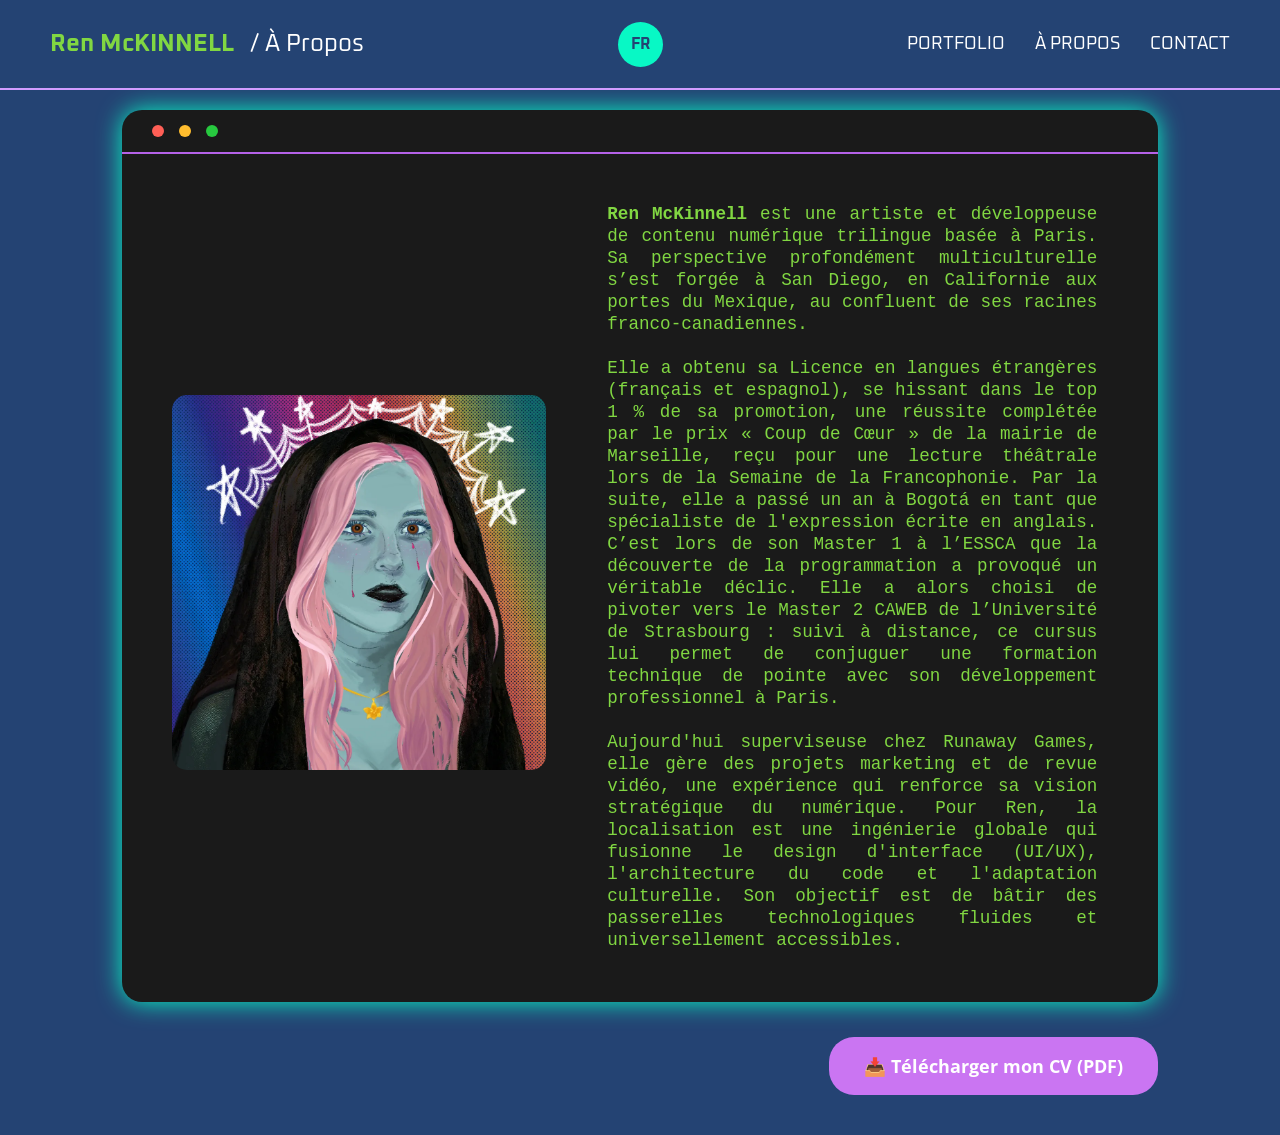
==== commit 1b6f4f17: "Update apropos.html" ====
--- a/apropos.html
+++ b/apropos.html
@@ -9,14 +9,13 @@
     <link rel="preconnect" href="https://fonts.googleapis.com">
     <link rel="preconnect" href="https://fonts.gstatic.com" crossorigin>
     <link href="https://fonts.googleapis.com/css2?family=Open+Sans:wght@400;600;700&family=Oxanium:wght@400;600;700&display=swap" rel="stylesheet">
-
 </head>
 
 <body>
 
 <header id="main-header">
     <a href="index.html" class="home-link">
-        <h1><span class="name-highlight">Ren McKINNELL</span> <span class="page-slash">/ À Propos</span></h1>
+        <h1><span class="name-highlight">Ren McKINNELL</span> <span class="page-slash" data-key="about_title">/ À Propos</span></h1>
     </a>
 
     <div class="lang-switcher-container">
@@ -27,17 +26,18 @@
 
 <nav id="main-nav">
     <ul>
-        <li><a href="projets.html" data-key="nav_portfolio"></a></li>
-        <li><a href="apropos.html" data-key="nav_about"></a></li>
-        <li><a href="contact.html" data-key="nav_contact"></a></li>
+        <li><a href="projets.html" data-key="nav_portfolio">Projets</a></li>
+        <li><a href="apropos.html" data-key="nav_about">À Propos</a></li>
+        <li><a href="contact.html" data-key="nav_contact">Contact</a></li>
     </ul>
 </nav>
 
+</header> 
 
-    </header> <main class="apropos-main">
-        <a href="index.html" class="terminal-link">
-            <div id="terminal-window">
-                <div id="terminal-header">
+<main class="apropos-main">
+    <a href="index.html" class="terminal-link">
+        <div id="terminal-window">
+            <div id="terminal-header">
                 <div class="terminal-dots">
                     <div class="dot red"></div>
                     <div class="dot yellow"></div>
@@ -46,17 +46,19 @@
             </div>
             
             <div id="terminal-body">
-<div id="terminal-image-wrapper">
+                <div id="terminal-image-wrapper">
                     <img id="profile-image" src="RAINBOWREINE.webp" alt="Portrait de Ren McKinnell">
                 </div>
                 <div id="terminal-text-content">
-                    <p data-key="apropos_text">
-                        <span class="highlight">Ren McKinnell</span> est une artiste et développeuse de contenu numérique trilingue basée à Paris.<br><br>
-                
-                        Sa perspective profondément multiculturelle s’est forgée à San Diego, en Californie aux portes du Mexique, au confluent de ses racines franco-canadiennes.<br><br>
+                    <p class="bio-intro" data-key="bio_p1">
+                        <strong>Ren McKinnell</strong> est une artiste et développeuse de contenu numérique trilingue basée à Paris. Sa perspective profondément multiculturelle s’est forgée à San Diego, en Californie aux portes du Mexique, au confluent de ses racines franco-canadiennes.
+                    </p>
 
-                        Elle a obtenu sa Licence en langues étrangères (français et espagnol), se hissant dans le top 1 % de sa promotion, une réussite complétée par le prix « Coup de Cœur » de la mairie de Marseille, reçu pour une lecture théâtrale lors de la Semaine de la Francophonie. Par la suite, elle a passé un an à Bogotá pour y enseigner l'anglais. C’est lors de son Master 1 à l’ESSCA que la découverte de la programmation a provoqué un véritable déclic. Elle a alors choisi de pivoter vers le Master 2 CAWEB de l’Université de Strasbourg : suivi à distance, ce cursus lui permet de conjuguer une formation technique de pointe avec son développement professionnel à Paris.<br><br>
-
+                    <p data-key="bio_p2">
+                        Elle a obtenu sa Licence en langues étrangères (français et espagnol), se hissant dans le top 1 % de sa promotion, une réussite complétée par le prix « Coup de Cœur » de la mairie de Marseille, reçu pour une lecture théâtrale lors de la Semaine de la Francophonie. Par la suite, elle a passé un an à Bogotá en tant que spécialiste de l'expression écrite en anglais. C’est lors de son Master 1 à l’ESSCA que la découverte de la programmation a provoqué un véritable déclic. Elle a alors choisi de pivoter vers le Master 2 CAWEB de l’Université de Strasbourg : suivi à distance, ce cursus lui permet de conjuguer une formation technique de pointe avec son développement professionnel à Paris.
+                    </p>
+                    
+                    <p data-key="bio_p3">
                         Aujourd'hui superviseuse chez Runaway Games, elle gère des projets marketing et de revue vidéo, une expérience qui renforce sa vision stratégique du numérique. Pour Ren, la localisation est une ingénierie globale qui fusionne le design d'interface (UI/UX), l'architecture du code et l'adaptation culturelle. Son objectif est de bâtir des passerelles technologiques fluides et universellement accessibles.
                     </p>
                 </div>
@@ -64,7 +66,7 @@
         </div>
     </a>
 
-    <a href="Ren McKinnell - CV Alternance.pdf" id="cv-button" class="download-button" target="_blank" download data-key="cv_btn"></a>
+    <a href="Ren McKinnell - CV Alternance.pdf" id="cv-button" class="download-button" target="_blank" download data-key="cv_btn">Télécharger CV</a>
 
 </main>
 <script src="i18n.js"></script>
--- a/styles.css
+++ b/styles.css
@@ -1,3 +1,19 @@
+/* =========================================
+   SMOOTH PAGE LOAD ANIMATION
+   ========================================= */
+body {
+    animation: fadeIn 0.6s ease-out forwards;
+}
+
+@keyframes fadeIn {
+    0% { 
+        opacity: 0; 
+    }
+    100% { 
+        opacity: 1; 
+    }
+}
+
 :root {
     --bg-navy: #244373;     /* Page background */
     --accent-purple: #b562e8;
@@ -374,14 +390,19 @@
 
 .profile-card {
     display: flex;
-    width: 100%; 
+    box-sizing: border-box !important;
+    width: calc(100% - 40px) !important;
+    margin: 20px auto !important;
     border-radius: 20px; 
-    box-shadow: 0 0 20px rgba(8, 248, 197, 0.4); 
+    /* The 0 0 offset ensures the glow is perfectly centered */
+    box-shadow: 0 0 20px rgba(8, 248, 197, 0.4) !important; 
     transition: all 0.3s ease-in-out;
+    overflow: visible !important;
 }
 
 .profile-card:hover {
-    box-shadow: 0 0 35px var(--accent-cyan);
+    /* Maintained 0 0 offset for a consistent halo on hover */
+    box-shadow: 0 0 35px var(--accent-cyan) !important;
 }
 
 .circular-avatar {
@@ -422,12 +443,18 @@
 }
 
 .text-content {
+
+    flex: 1 !important;
+    padding: 30px !important; 
+    max-width: 50%;
+    word-wrap: break-word;
     display: flex;
     flex-direction: column;
     justify-content: center;
+    display: flex;
+    flex-direction: column;
+    justify-content: center;
     background-color: #13678A; 
-    flex: 0 0 50%; 
-    padding: 40px 30px; 
     border-top-right-radius: inherit;
     border-bottom-right-radius: inherit;
 }
@@ -704,6 +731,7 @@
     font-size: 1.1rem;
     transition: transform 0.3s ease, box-shadow 0.3s ease;
     cursor: pointer;
+    margin-top: 10px !important;
 }
 
 .download-button:hover {
@@ -1112,3 +1140,149 @@
 .contact-container { padding: 10px !important; min-height: 85vh; }
 .console-container { padding: 30px !important; }
 .console-grid { gap: 15px !important; }
+
+/* =========================================
+   MASTER PERFECTIONIST SYNC (SURGICAL)
+   ========================================= */
+
+/* 1. Force exact same transition timing for everything in the hero */
+.profile-card, 
+.fade-in-text, 
+.highlight,
+.circular-avatar {
+    transition: all 0.5s cubic-bezier(0.4, 0, 0.2, 1) !important;
+}
+
+#portfolio-grid .lang-img {
+    /* Kill the transition on the images so the language swap is INSTANT */
+    transition: none !important; 
+    will-change: contents;
+    backface-visibility: hidden;
+}
+
+/* Keep the hover movement snappy but smooth */
+#portfolio-grid .card-link {
+    transition: transform 0.2s cubic-bezier(0, 0, 0.2, 1) !important;
+    display: inline-block;
+}
+
+#cv-button.download-button {
+    background-color: #CA75F2 !important; /* Solid purple to match the first photo */
+    color: #FFFFFF !important; /* Solid white text */
+    border: none !important; /* Removes the thin outline */
+    box-shadow: none !important;
+    transition: all 0.3s ease !important;
+}
+
+#cv-button.download-button:hover {
+    background-color: #B85DE6 !important; /* Slightly deeper purple on hover */
+    box-shadow: 0 0 15px rgba(202, 117, 242, 0.6) !important; /* Purple glow */
+    color: #FFFFFF !important;
+}
+
+/* =========================================
+   SLIDE TOOLS - "CARD WITHIN A CARD" EFFECT
+   ========================================= */
+
+/* =========================================
+   SLIDE TOOLS - INSET BOX + OXANIUM HEADER
+   ========================================= */
+
+/* 1. The Container (The Border/Box) */
+.slide-info .tools {
+    background: rgba(255, 255, 255, 0.06); 
+    border-radius: 12px; 
+    padding: 18px 20px; 
+    margin-top: 25px; 
+    border: 1px solid rgba(255, 255, 255, 0.08); 
+    display: block; 
+    line-height: 1.6; 
+}
+
+/* 2. The Header (The Green Oxanium Text) */
+.slide-info .tools strong {
+    font-family: 'Oxanium', sans-serif !important;
+    color: #8CE12B; /* Vibrant green */
+    font-size: 1.15em;
+    font-weight: 700;
+    letter-spacing: 0.5px;
+    display: block; /* Puts the header on its own line */
+    margin-bottom: 0px; /* Breathing room before the stars */
+}
+
+/* =========================================
+   WATCH ON YOUTUBE - OVERLAY BUTTON
+   ========================================= */
+
+/* The container gets the hand cursor back and allows the button to center */
+.video-container {
+    position: relative !important;
+    cursor: pointer !important; 
+}
+
+/* Bulletproof centering over the image */
+.watch-youtube-button {
+    position: absolute;
+    top: 50%;
+    left: 50%;
+    transform: translate(-50%, -50%); /* Centers it perfectly on the X and Y axis */
+    background-color: #CA75F2 !important;
+    color: #FFFFFF !important;
+    padding: 16px 32px;
+    border-radius: 40px;
+    font-family: 'Oxanium', sans-serif !important; /* 🎯 THE OXANIUM UPGRADE */
+    font-size: 1.1rem;
+    font-weight: 700;
+    text-decoration: none !important;
+    border: none !important;
+    box-shadow: 0 6px 20px rgba(0,0,0,0.5) !important;
+    transition: all 0.3s ease !important;
+    z-index: 10;
+    letter-spacing: 0.5px; /* Gives the tech font breathing room */
+}
+
+.watch-youtube-button:hover {
+    background-color: #B85DE6 !important;
+    box-shadow: 0 0 25px rgba(202, 117, 242, 0.8) !important; 
+    transform: translate(-50%, -50%) scale(1.05); /* Keeps it centered while giving it a little pop */
+}
+
+#terminal-text-content p {
+    font-size: 1.10rem; /* Bumps up the size */
+    line-height: 1.25;   /* Adds breathing room between the lines */
+    color: var(--text-green);
+    margin: 11px;     /* Ensures it's a crisp, readable off-white */
+}
+
+/* Keeps your bolded name looking sharp */
+#terminal-text-content strong {
+    color: var(--text-green);
+    font-weight: 700;
+}
+
+.terminal-body { /* Replace with your actual layout element, e.g. #terminal-content */
+    display: flex; /* Assuming it's already flex */
+    align-items: center; /* THE FIX! This forces vertical centering of columns */
+}
+
+/* =========================================
+   TERMINAL TEXT & BUTTON ALIGNMENT FIXES
+   ========================================= */
+
+/* 1. STRIP PARAGRAPH MARGINS (Centers the text block with the photo) */
+#terminal-text-content p:first-child {
+    margin-top: 0 !important;
+}
+
+#terminal-text-content p:last-child {
+    margin-bottom: 0 !important;
+}
+
+/* 2. SHRINK THE GAP BETWEEN TERMINAL & BUTTON */
+#terminal-window {
+    margin-bottom: 15px !important; /* Shrinks the space below the terminal */
+}
+
+.download-button {
+    margin-top: 0px !important; /* Stops the button from pushing itself away */
+}
